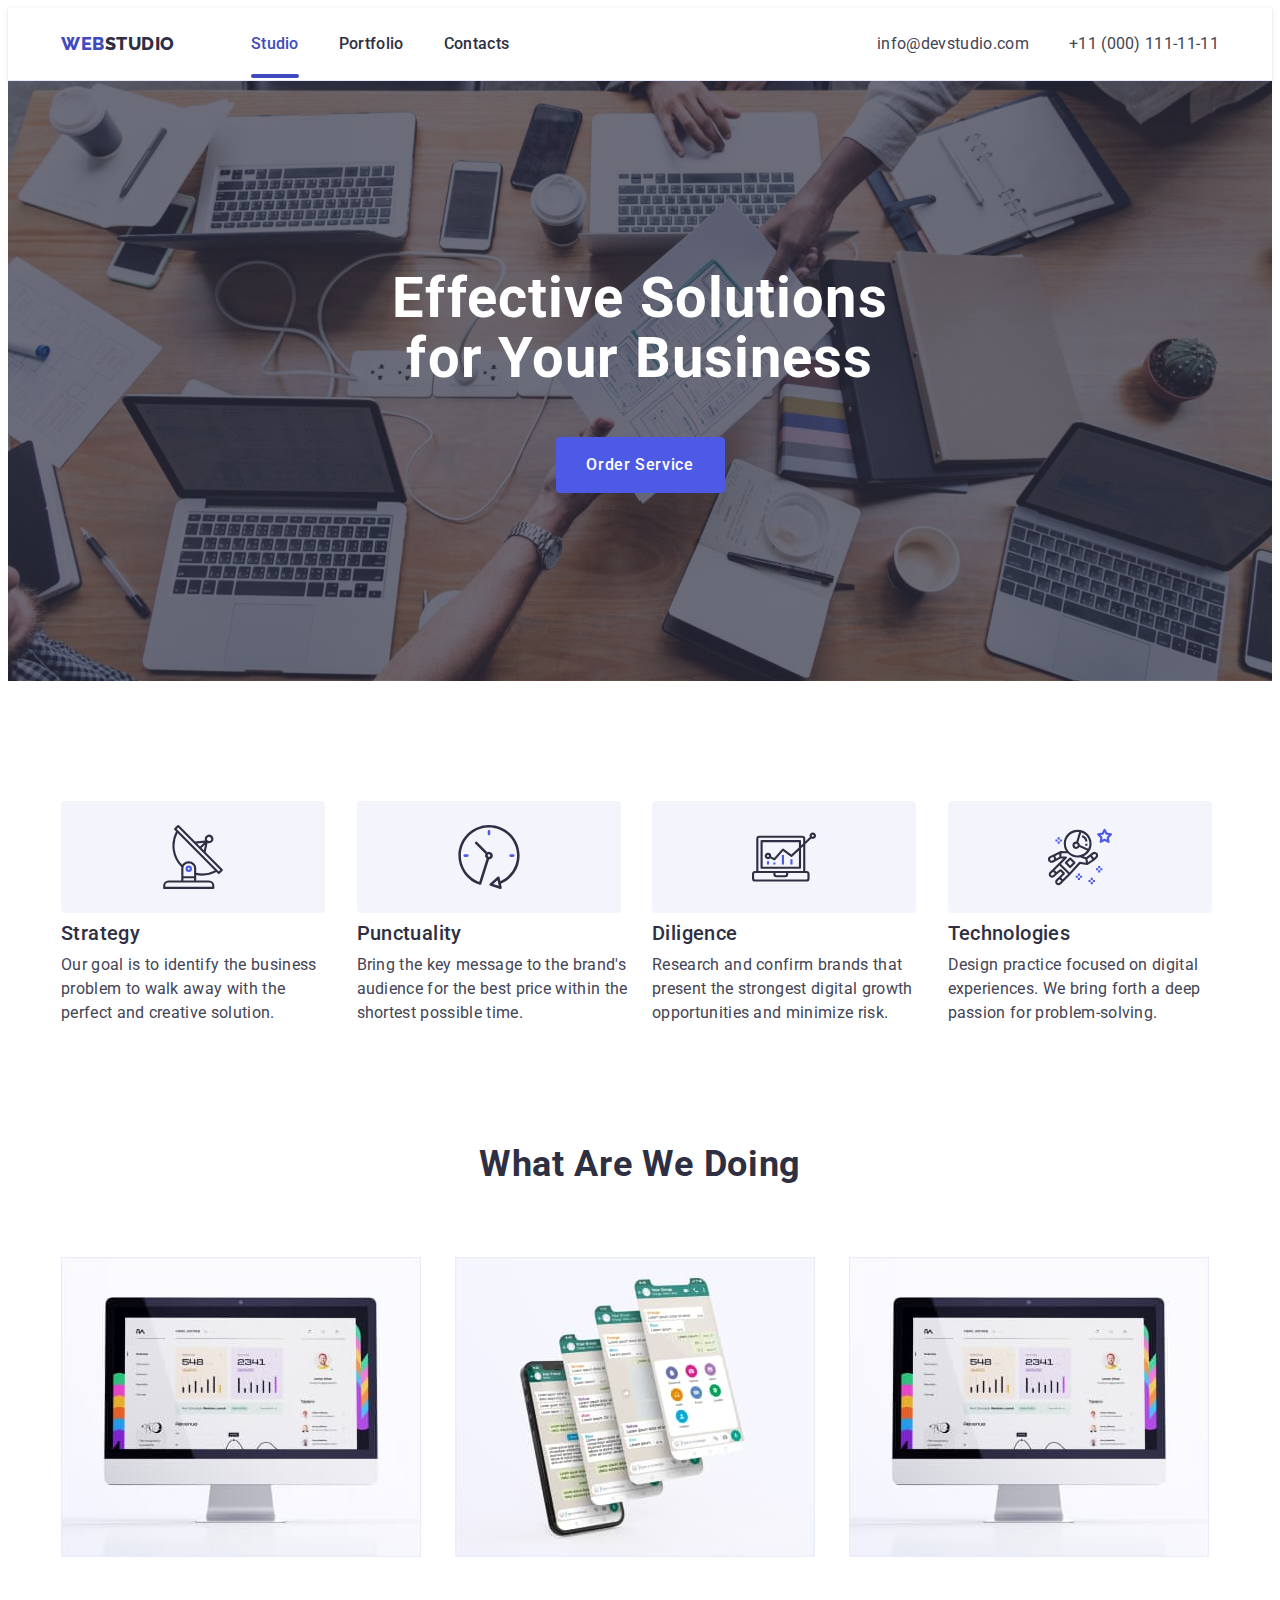
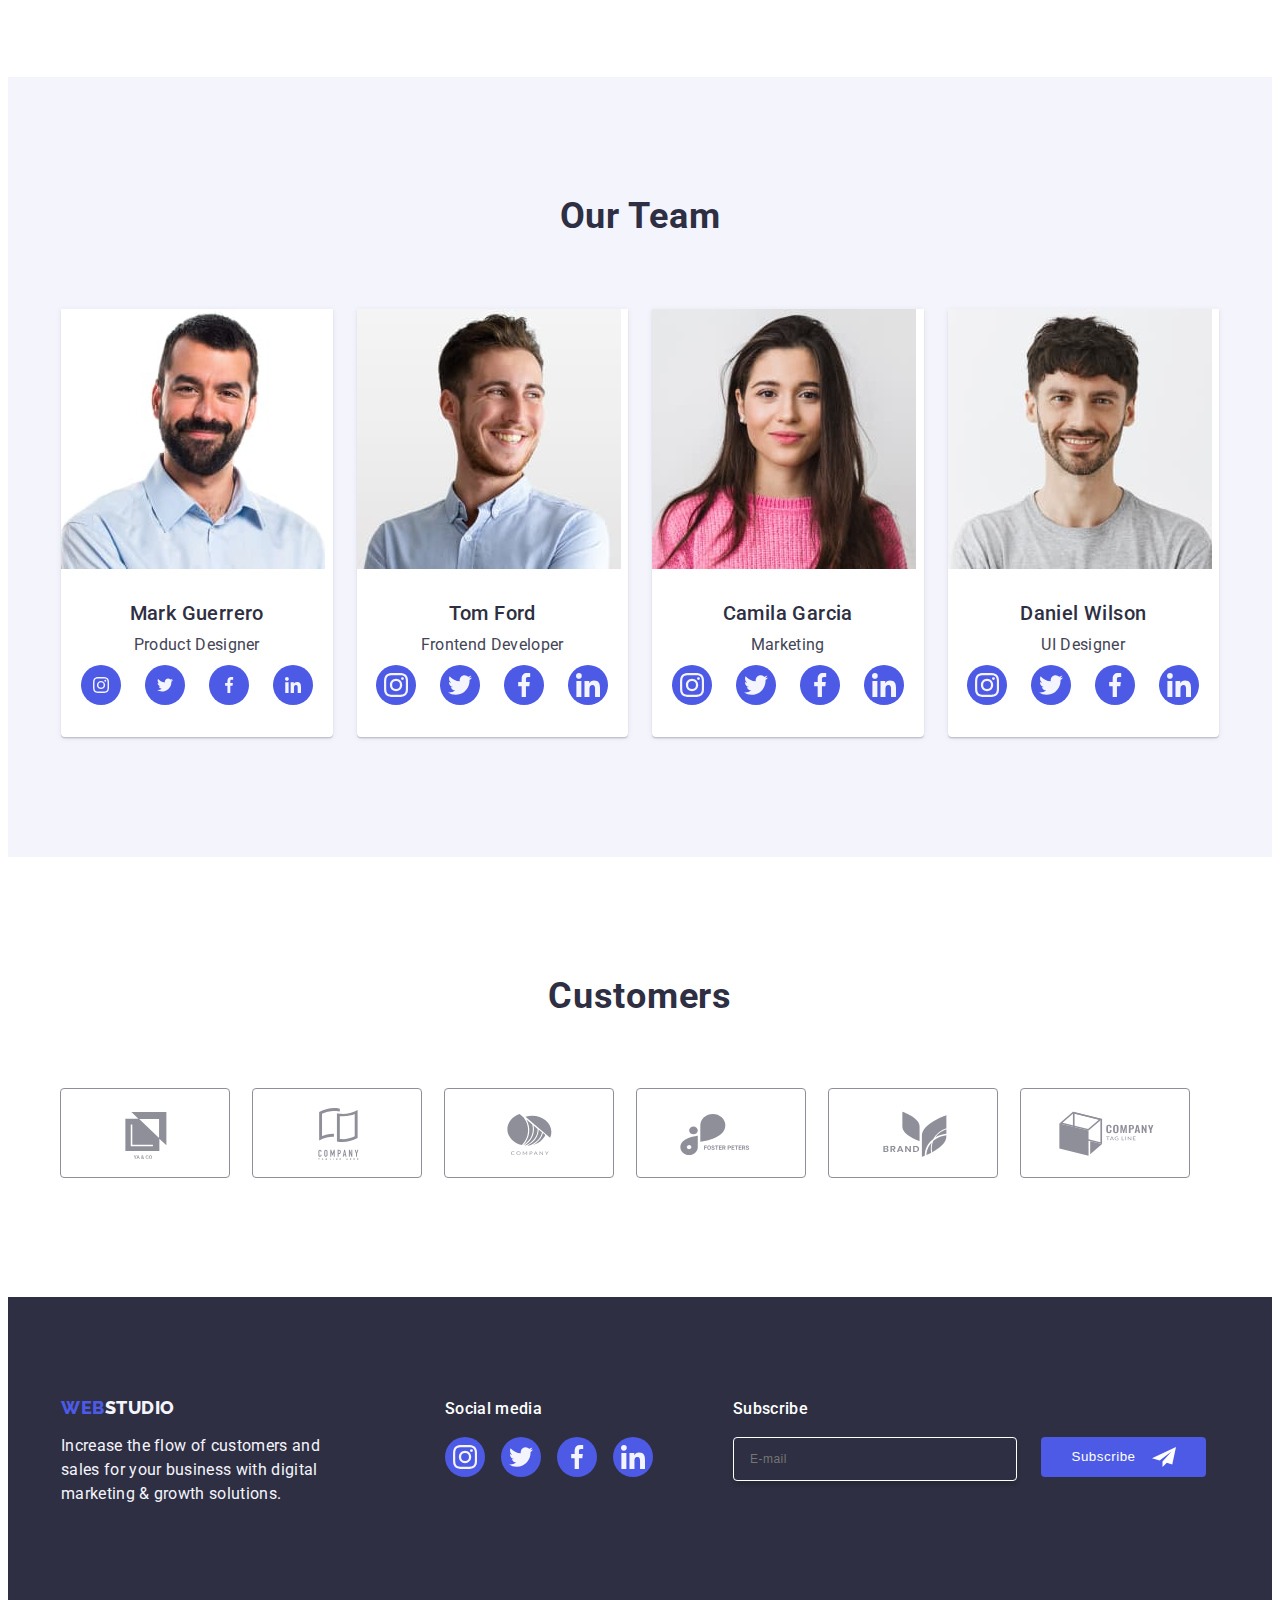
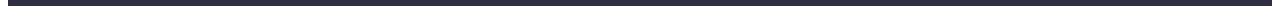
==== index.html @ 4730ada0 "Initial commit" ====
<!DOCTYPE html>
<html lang="en">
  <head>
    <meta charset="UTF-8" />
    <meta name="viewport" content="width=device-width, initial-scale=1.0" />
    <title>WebStudio</title>
    <link
      rel="stylesheet"
      href="https://cdnjs.cloudflare.com/ajax/libs/modern-normalize/2.0.0/modern-normalize.min.css"
      integrity="sha512-4xo8blKMVCiXpTaLzQSLSw3KFOVPWhm/TRtuPVc4WG6kUgjH6J03IBuG7JZPkcWMxJ5huwaBpOpnwYElP/m6wg=="
      crossorigin="anonymous"
      referrerpolicy="no-referrer"
    />
    <link rel="stylesheet" href="./css/style.css" />
    <link rel="preconnect" href="https://fonts.googleapis.com" />
    <link rel="preconnect" href="https://fonts.gstatic.com" crossorigin />
    <link href="https://fonts.googleapis.com/css2?family=Raleway:wght@800&family=Roboto:wght@400;500;700;900&display=swap" rel="stylesheet" />
  </head>
  <body>
    <header class="header">
      <div class="head-container container">
        <nav class="nav">
          <a class="link-slogan link" href="./index.html">Web<span class="studio-black">Studio</span></a>

          <ul class="nav-logo list">
            <li class="nav-link-list link"><a class="list-link-nav current link" href="./index.html">Studio</a></li>
            <li class="nav-link-list link"><a class="list-link-nav link" href="./portfolio.html">Portfolio</a></li>
            <li class="nav-link-list link"><a class="list-link-nav link" href="">Contacts</a></li>
          </ul>
        </nav>
        <address class="address">
          <ul class="nav-adress list">
            <li><a class="list-address list link" href="mailto:info@devstudio.com">info@devstudio.com</a></li>
            <li><a class="list-address list link" href="tel:+110001111111">+11 (000) 111-11-11</a></li>
          </ul>
        </address>
      </div>
    </header>
    <main>
      <!-- hed -->
      <section class="head">
        <div class="container">
          <h1 class="hed-title">Effective Solutions for Your Business</h1>
          <button class="btn-hed" type="button" data-modal-open>Order Service</button>
        </div>
      </section>
      <!-- step -->

      <section class="section-steap">
        <div class="container">
          <h2 class="visually-hidden">hide me</h2>
          <ul class="list-step">
            <li class="list-snippet-step">
              <div class="skill-list-item">
                <svg class="skill-icon" width="64" height="64">
                  <use href="./images/icons.svg#icon-antenna"></use>
                </svg>
              </div>
              <h3 class="list-snipper-name">Strategy</h3>
              <p class="list-snippet-text">Our goal is to identify the business problem to walk away with the perfect and creative solution.</p>
            </li>
            <li class="list-snippet-step">
              <div class="skill-list-item">
                <svg class="skill-icon" width="64" height="64">
                  <use href="./images/icons.svg#icon-clock"></use>
                </svg>
              </div>
              <h3 class="list-snipper-name">Punctuality</h3>
              <p class="list-snippet-text">Bring the key message to the brand's audience for the best price within the shortest possible time.</p>
            </li>
            <li class="list-snippet-step">
              <div class="skill-list-item">
                <svg class="skill-icon" width="64" height="64">
                  <use href="./images/icons.svg#icon-diagram"></use>
                </svg>
              </div>
              <h3 class="list-snipper-name">Diligence</h3>
              <p class="list-snippet-text">Research and confirm brands that present the strongest digital growth opportunities and minimize risk.</p>
            </li>
            <li class="list-snippet-step">
              <div class="skill-list-item">
                <svg class="skill-icon" width="64" height="64">
                  <use href="./images/icons.svg#icon-astronaut"></use>
                </svg>
              </div>
              <h3 class="list-snipper-name">Technologies</h3>
              <p class="list-snippet-text">Design practice focused on digital experiences. We bring forth a deep passion for problem-solving.</p>
            </li>
          </ul>
        </div>
      </section>

      <!-- What are we doing -->

      <section class="section-works">
        <div class="container">
          <h2 class="text-foot-two">What are we doing</h2>
          <ul class="list-step">
            <li class="list-step-works"><img src="./images/work/image3.jpg" alt="monitor" width="360" /></li>
            <li class="list-step-works"><img src="./images/work/image2.jpg" alt="mobile soft" width="360" /></li>
            <li class="list-step-works"><img src="./images/work/image1.jpg" alt="Operating System" width="360" /></li>
          </ul>
        </div>
      </section>

      <!-- Our Team -->

      <section class="section-team">
        <div class="container">
          <h2 class="head-line">Our Team</h2>
          <ul class="list-team">
            <li class="img-team">
              <img src="./images/team/mark.jpg" alt="Mark" width="264" />
              <div class="name-team-works">
                <h3 class="list-snipper-name-team">Mark Guerrero</h3>
                <p class="list-snippet-text-team">Product Designer</p>
                <ul class="team-social-team list">
                  <li class="team-social-item">
                    <a class="team-social-link" href="https://instagram.com" target="_blank" rel="noopener noreferrer" aria-label="Instagram icon">
                      <svg class="team-social-icons" width="16" height="16">
                        <use href="./images/icons.svg#icon-instagram"></use>
                      </svg>
                    </a>
                  </li>
                  <li class="team-social-item">
                    <a class="team-social-link" href="https://twitter.com" target="_blank" rel="noopener noreferrer" aria-label="Twitter icon">
                      <svg class="team-social-icons" width="16" height="16">
                        <use href="./images/icons.svg#icon-twitter"></use>
                      </svg>
                    </a>
                  </li>
                  <li class="team-social-item">
                    <a class="team-social-link" href="https://www.facebook.com" target="_blank" rel="noopener noreferrer" aria-label="Facebook icon">
                      <svg class="team-social-icons" width="16" height="16">
                        <use href="./images/icons.svg#icon-facebook"></use>
                      </svg>
                    </a>
                  </li>
                  <li class="team-social-item">
                    <a class="team-social-link" href="https://www.linkedin.com" target="_blank" rel="noopener noreferrer" aria-label="Linkedin icon">
                      <svg class="team-social-icons" width="16" height="16">
                        <use href="./images/icons.svg#icon-linkedin"></use>
                      </svg>
                    </a>
                  </li>
                </ul>
              </div>
            </li>
            <li class="img-team">
              <img src="./images/team/tom.jpg" alt="Tom" width="264" />
              <div class="name-team-works">
                <h3 class="list-snipper-name-team">Tom Ford</h3>
                <p class="list-snippet-text-team">Frontend Developer</p>
                <ul class="team-social-team list">
                  <li class="team-social-item">
                    <a class="team-social-link" href="https://instagram.com" target="_blank" rel="noopener noreferrer" aria-label="Instagram icon">
                      <svg class="team-social-icons" width="24" height="24">
                        <use href="./images/icons.svg#icon-instagram"></use>
                      </svg>
                    </a>
                  </li>
                  <li class="team-social-item">
                    <a class="team-social-link" href="https://twitter.com" target="_blank" rel="noopener noreferrer" aria-label="Twitter icon">
                      <svg class="team-social-icons" width="24" height="24">
                        <use href="./images/icons.svg#icon-twitter"></use>
                      </svg>
                    </a>
                  </li>
                  <li class="team-social-item">
                    <a class="team-social-link" href="https://www.facebook.com" target="_blank" rel="noopener noreferrer" aria-label="Facebook icon">
                      <svg class="team-social-icons" width="24" height="24">
                        <use href="./images/icons.svg#icon-facebook"></use>
                      </svg>
                    </a>
                  </li>
                  <li class="team-social-item">
                    <a class="team-social-link" href="https://www.linkedin.com" target="_blank" rel="noopener noreferrer" aria-label="Linkedin icon">
                      <svg class="team-social-icons" width="24" height="24">
                        <use href="./images/icons.svg#icon-linkedin"></use>
                      </svg>
                    </a>
                  </li>
                </ul>
              </div>
            </li>
            <li class="img-team">
              <img src="./images/team/camila.jpg" alt="Camila" width="264" />
              <div class="name-team-works">
                <h3 class="list-snipper-name-team">Camila Garcia</h3>
                <p class="list-snippet-text-team">Marketing</p>
                <ul class="team-social-team list">
                  <li class="team-social-item">
                    <a class="team-social-link" href="https://instagram.com" target="_blank" rel="noopener noreferrer" aria-label="Instagram icon">
                      <svg class="team-social-icons" width="24" height="24">
                        <use href="./images/icons.svg#icon-instagram"></use>
                      </svg>
                    </a>
                  </li>
                  <li class="team-social-item">
                    <a class="team-social-link" href="https://twitter.com" target="_blank" rel="noopener noreferrer" aria-label="Twitter icon">
                      <svg class="team-social-icons" width="24" height="24">
                        <use href="./images/icons.svg#icon-twitter"></use>
                      </svg>
                    </a>
                  </li>
                  <li class="team-social-item">
                    <a class="team-social-link" href="https://www.facebook.com" target="_blank" rel="noopener noreferrer" aria-label="Facebook icon">
                      <svg class="team-social-icons" width="24" height="24">
                        <use href="./images/icons.svg#icon-facebook"></use>
                      </svg>
                    </a>
                  </li>
                  <li class="team-social-item">
                    <a class="team-social-link" href="https://www.linkedin.com" target="_blank" rel="noopener noreferrer" aria-label="Linkedin icon">
                      <svg class="team-social-icons" width="24" height="24">
                        <use href="./images/icons.svg#icon-linkedin"></use>
                      </svg>
                    </a>
                  </li>
                </ul>
              </div>
            </li>
            <li class="img-team">
              <img src="./images/team/daniel.jpg" alt="Daniel" width="264" />
              <div class="name-team-works">
                <h3 class="list-snipper-name-team">Daniel Wilson</h3>
                <p class="list-snippet-text-team">UI Designer</p>
                <ul class="team-social-team list">
                  <li class="team-social-item">
                    <a class="team-social-link" href="https://instagram.com" target="_blank" rel="noopener noreferrer" aria-label="Instagram icon">
                      <svg class="team-social-icons" width="24" height="24">
                        <use href="./images/icons.svg#icon-instagram"></use>
                      </svg>
                    </a>
                  </li>
                  <li class="team-social-item">
                    <a class="team-social-link" href="https://twitter.com" target="_blank" rel="noopener noreferrer" aria-label="Twitter icon">
                      <svg class="team-social-icons" width="24" height="24">
                        <use href="./images/icons.svg#icon-twitter"></use>
                      </svg>
                    </a>
                  </li>
                  <li class="team-social-item">
                    <a class="team-social-link" href="https://www.facebook.com" target="_blank" rel="noopener noreferrer" aria-label="Facebook icon">
                      <svg class="team-social-icons" width="24" height="24">
                        <use href="./images/icons.svg#icon-facebook"></use>
                      </svg>
                    </a>
                  </li>
                  <li class="team-social-item">
                    <a class="team-social-link" href="https://www.linkedin.com" target="_blank" rel="noopener noreferrer" aria-label="Linkedin icon">
                      <svg class="team-social-icons" width="24" height="24">
                        <use href="./images/icons.svg#icon-linkedin"></use>
                      </svg>
                    </a>
                  </li>
                </ul>
              </div>
            </li>
          </ul>
        </div>
      </section>
      <section class="customers-section">
        <div class="container">
          <h2 class="customers-title">Customers</h2>
          <ul class="customers-list list">
            <li class="customers-list-item">
              <a class="customers-list-link link" href="" target="_blank" rel="noopenar noreferrer" aria-label="Ya&Co logo icon">
                <svg class="customers-icons" width="104" height="56" fill="currentColor">
                  <use href="./images/icons.svg#icon-Logo"></use>
                </svg>
              </a>
            </li>
            <li class="customers-list-item">
              <a class="customers-list-link link" href="" target="_blank" rel="noopenar noreferrer" aria-label="Ya&Co logo icon">
                <svg class="customers-icons" width="104" height="56" fill="currentColor">
                  <use href="./images/icons.svg#icon-Logo1"></use>
                </svg>
              </a>
            </li>
            <li class="customers-list-item">
              <a class="customers-list-link link" href="" target="_blank" rel="noopenar noreferrer" aria-label="Ya&Co logo icon">
                <svg class="customers-icons" width="104" height="56" fill="currentColor">
                  <use href="./images/icons.svg#icon-Logo2"></use>
                </svg>
              </a>
            </li>
            <li class="customers-list-item">
              <a class="customers-list-link link" href="" target="_blank" rel="noopenar noreferrer" aria-label="Ya&Co logo icon">
                <svg class="customers-icons" width="104" height="56" fill="currentColor">
                  <use href="./images/icons.svg#icon-Vector"></use>
                </svg>
              </a>
            </li>
            <li class="customers-list-item">
              <a class="customers-list-link link" href="" target="_blank" rel="noopenar noreferrer" aria-label="Ya&Co logo icon">
                <svg class="customers-icons" width="104" height="56" fill="currentColor">
                  <use href="./images/icons.svg#icon-Logo3"></use>
                </svg>
              </a>
            </li>
            <li class="customers-list-item">
              <a class="customers-list-link link" href="" target="_blank" rel="noopenar noreferrer" aria-label="Ya&Co logo icon">
                <svg class="customers-icons" width="104" height="56" fill="currentColor">
                  <use href="./images/icons.svg#icon-Logo4"></use>
                </svg>
              </a>
            </li>
          </ul>
        </div>
      </section>
    </main>
    <footer class="footer">
      <div class="container footer-container">
        <div class="footer-logo-container">
          <a class="link-slogan-footer link" href="./index.html">Web<span class="nav-white">Studio</span></a>
          <p class="text-footer">Increase the flow of customers and sales for your business with digital marketing & growth solutions.</p>
        </div>

        <div class="fotter-social-container">
          <p class="fotter-social-desc">Social media</p>
          <ul class="footer-social-team list">
            <li class="footer-social-item">
              <a class="footer-social-link" href="https://instagram.com" target="_blank" rel="noopener noreferrer" aria-label="Instagram icon">
                <svg class="team-social-icons" width="24" height="24">
                  <use href="./images/icons.svg#icon-instagram"></use>
                </svg>
              </a>
            </li>
            <li class="footer-social-item">
              <a class="footer-social-link" href="https://twitter.com" target="_blank" rel="noopener noreferrer" aria-label="Twitter icon">
                <svg class="team-social-icons" width="24" height="24">
                  <use href="./images/icons.svg#icon-twitter"></use>
                </svg>
              </a>
            </li>
            <li class="footer-social-item">
              <a class="footer-social-link" href="https://www.facebook.com" target="_blank" rel="noopener noreferrer" aria-label="Facebook icon">
                <svg class="team-social-icons" width="24" height="24">
                  <use href="./images/icons.svg#icon-facebook"></use>
                </svg>
              </a>
            </li>
            <li class="footer-social-item">
              <a class="footer-social-link" href="https://www.linkedin.com" target="_blank" rel="noopener noreferrer" aria-label="Linkedin icon">
                <svg class="team-social-icons" width="24" height="24">
                  <use href="./images/icons.svg#icon-linkedin"></use>
                </svg>
              </a>
            </li>
          </ul>
        </div>
        <div class="foot-label">
          <p class="fotter-social-desc">Subscribe</p>
          <form class="footer-form">
            <label class="form-label">
              <input class="form-input" type="email" name="email" placeholder="E-mail" />
            </label>
            <button class="button submit-foot" type="submit">
              Subscribe
              <svg class="foot-button" width="24" height="24">
                <use href="./images/icons.svg#icon-Frame-3"></use>
              </svg>
            </button>
          </form>
        </div>
      </div>
    </footer>
    <div class="backdrop is-hidden" data-modal>
      <div class="modal">
        <button class="modal-btn" type="button" data-modal-close>
          <svg class="modal-btn-icon" width="8" height="8">
            <use href="./images/icons.svg#icon-close-black-18dp"></use>
          </svg>
        </button>
        <p class="modal-info">Leave your contacts and we will call you back</p>
        <form class="modal-form" name="reviev-form" autocomplete="off">
          <div class="modal-label">
            <label class="modal-form-field" for="user-name">Name</label>
            <div class="modal-input">
              <input class="modal-form-input" type="text" name="user-name" id="user-name" placeholder />
              <svg class="modal-form-icone" width="18" height="24">
                <use href="./images/icons.svg#icon-person-black-18dp-1"></use>
              </svg>
            </div>
          </div>
          <div class="modal-label">
            <label class="modal-form-field" for="user-phone">Phone</label>
            <div class="modal-input">
              <input class="modal-form-input" type="text" name="user-phone" id="user-phone" placeholder />
              <svg class="modal-form-icone" width="18" height="24">
                <use href="./images/icons.svg#icon-phone-black-18dp-1"></use>
              </svg>
            </div>
          </div>
          <div class="modal-label">
            <label class="modal-form-field" for="user-email">Email</label>
            <div class="modal-input">
              <input class="modal-form-input" type="text" name="user-email" id="user-email" placeholder />
              <svg class="modal-form-icone" width="18" height="24">
                <use href="./images/icons.svg#icon-email-black-18dp-1"></use>
              </svg>
            </div>
          </div>
          <div class="modal-label-comments">
            <label class="modal-form-field" for="user-comment">Comment</label>
            <textarea class="modal-form-comment" name="user-comment" id="user-comment" rows="7" placeholder="Text input"></textarea>
          </div>
          <div class="modal-agreement">
            <input class="modal-form-checkbox visually-hidden" type="checkbox" id="user-privacy" value="true" name="user-privacy" />
            <label class="modal-form-text" for="user-privacy">
              <span class="modal-form-custom-chekbox">
                <svg class="modal-form-checkbox-icon" width="10" height="8">
                  <use href="./images/icons.svg#icon-Vector1"></use>
                </svg>
              </span>
              I accept the terms and conditions of the
              <a class="modal-form-link" href="">Privacy Policy</a>
            </label>
          </div>
          <button class="form-button" type="submit">Send</button>
        </form>
      </div>
    </div>
    <script src="./js/modal.js"></script>
  </body>
</html>
---- css/style.css ----
:root {
  --iris: #4d5ae5;
  --ocean: #404bbf;
  --navyblue: #2e2f42;
  --green: #31d0aa;
  --slate: #434455;
  --lightslate: #8e8f99;
  --cornflower: #e7e9fc;
  --cloud: #f4f4fd;
  --navy: #2e2f42;
  --grey: #2e2f42;
  --white: #ffffff;
  --dairy: #fcfcfc;
}

.container {
  width: 1158px;
  margin-left: auto;
  margin-right: auto;
  padding-left: 15px;
  padding-right: 15px;
}
h1,
h2,
h3,
h4,
h5,
h6,
p {
  margin: 0;
  padding: 0;
}
ul {
  margin: 0;
  padding: 0;
}
body {
  font-family: "Roboto", sans-serif;
  color: #434455;
  background-color: #ffffff;
}
.head-container {
  display: flex;
  justify-content: space-between;
  align-items: center;
}

.nav {
  display: flex;
  align-items: center;
}

li {
  list-style-type: none;
}
header {
  border-bottom: 1px solid var(--corn-flower);
  box-shadow: 0px 1px 6px 0px rgba(46, 47, 66, 0.08), 0px 1px 1px 0px rgba(46, 47, 66, 0.16), 0px 2px 1px 0px rgba(46, 47, 66, 0.08);
}
.header {
  background: var(--white, #fff);
  border-bottom: 1px solid #e7e9fc;
}
address {
  font-size: 16px;
  color: var(--slate);
  line-height: 1.5;
  font-style: normal;
  letter-spacing: 0.02em;
}
.text-foot-two {
  font-size: 36px;
  line-height: 1.11;
  text-align: center;
  letter-spacing: 0.02em;
  text-transform: capitalize;
  color: #2e2f42;
  margin-bottom: 72px;
}

.link-slogan {
  color: var(--ocean);
  font-size: 18px;
  font-style: normal;
  font-weight: 800;
  line-height: 1.17;
  letter-spacing: 0.03em;
  text-transform: uppercase;
  font-family: "Raleway", sans-serif;
  display: inline-block;
  margin-right: 76px;
  transition: color 250ms cubic-bezier(0.4, 0, 0.2, 1);
}
.link-slogan-footer {
  color: var(--iris, #4d5ae5);
  font-size: 18px;
  font-style: normal;
  font-weight: 800;
  line-height: 1.17;
  letter-spacing: 0.03em;
  text-transform: uppercase;
  font-family: "Raleway", sans-serif;
  display: inline-block;
  margin-bottom: 16px;
}

.list-link-nav {
  font-weight: 500;
  font-size: 16px;
  line-height: 1.5;
  letter-spacing: 0.02em;
  color: var(--navyblue);
  padding: 24px 0;
  transition: color 250ms cubic-bezier(0.4, 0, 0.2, 1);
}
.list-link-nav:hover,
.list-link-nav:focus {
  color: #404bbf;
}
.list-link-nav.current::after {
  position: absolute;
  bottom: 0;
  left: 0;
  content: "";
  display: block;
  width: 100%;
  height: 4px;
  border-radius: 2px;
  bottom: -1px;
  background-color: var(--ocean);
}
.nav-list-link .current {
  position: relative;
  color: var(--ocean);
}
.current {
  position: relative;
  color: #404bbf;
}

.link {
  text-decoration: none;
}

.list-address:hover,
.list-address:focus {
  color: #404bbf;
}
.studio-black {
  color: var(--navyblue, #2e2f42);
}
.nav-white {
  color: var(--cloud, #f4f4fd);
}
.list {
  text-decoration: none;
  list-style: none;
  display: flex;
  gap: 40px;
}
.list-portfolio {
  display: flex;
  justify-content: center;
  gap: 24px;
  margin-bottom: 72px;
}
.list-step {
  display: flex;
  gap: 24px;
}
.list-snippet-step {
  flex-basis: calc((100% - 3 * 24px) / 4);
}
.headline {
  font-size: 36px;
  line-height: 1.11;
  text-align: center;
  letter-spacing: 0.02em;
  text-transform: capitalize;
  color: #2e2f42;
}
.nav-link {
  color: var(--navyblue, #2e2f42);
  /* Body Medium */

  font-size: 16px;
  font-style: normal;
  font-weight: 500;
  line-height: 1.5;
  letter-spacing: 0.02em;
}
.head {
  background: var(--navyblue, #2e2f42);
  padding: 188px 0;
  background-image: linear-gradient(rgba(46, 47, 66, 0.7), rgba(46, 47, 66, 0.7)), url(../images/work/hero-img-bg.jpg);
  background-repeat: no-repeat;
  background-size: cover;
  max-width: 1440px;
  background-position: center;
  margin: 0 auto;
}

.section-team {
  background-color: #f4f4fd;
  padding: 120px 0;
}
.nav-link-list {
  padding: 24px 0;
}
.list-address {
  color: var(--slate, #434455);
  font-size: 16px;
  font-style: normal;
  line-height: 1.5;
  letter-spacing: 0.02em;
  padding: 24px 0;
  transition: color 250ms cubic-bezier(0.4, 0, 0.2, 1);
}
.img-team {
  background-color: #ffffff;
  flex-basis: calc((100% - 72px) / 4);
  border-radius: 0px 0px 4px 4px;
  border: 0 solid transparent;
  box-shadow: 0px 2px 1px 0px rgba(46, 47, 66, 0.08), 0px 1px 1px 0px rgba(46, 47, 66, 0.16), 0px 1px 6px 0px rgba(46, 47, 66, 0.08);
}
.name-team-works {
  padding: 32px 0;
}

.hed-title {
  color: var(--white, #fff);
  text-align: center;
  font-size: 56px;
  font-style: normal;
  max-width: 496px;
  margin: 0 auto;
  margin-bottom: 48px;
  line-height: 1.07;
  letter-spacing: 0.02em;
}
.btn-hed {
  background: var(--iris, #4d5ae5);
  font-weight: 500;
  font-family: "Roboto", sans-serif;
  font-size: 16px;
  line-height: 1.5;
  letter-spacing: 0.04em;
  color: #ffffff;
  cursor: pointer;
  display: block;
  min-width: 169px;
  height: 56px;
  border: none;
  background-color: var(--iris);
  border-radius: 4px;
  cursor: pointer;
  margin: 0 auto;
  transition: background-color 250ms cubic-bezier(0.4, 0, 0.2, 1);
}
.btn-hed:hover {
  background-color: #404bbf;
}
.btn-hed:focus {
  background-color: #404bbf;
}
.section-steap {
  padding: 120px 0;
}
.list-snipper-name-team {
  color: var(--navyblue, #2e2f42);

  font-size: 20px;
  font-style: normal;
  font-weight: 500;
  line-height: 1.2;
  letter-spacing: 0.02em;
  margin-bottom: 8px;
  margin-bottom: 8px;
  align-self: flex-start;
  text-align: center;
}
.list-snipper-name {
  color: var(--navyblue, #2e2f42);

  font-size: 20px;
  font-style: normal;
  font-weight: 500;
  line-height: 1.2;
  letter-spacing: 0.02em;
  margin-bottom: 8px;
  margin-bottom: 8px;
  align-self: flex-start;
}
.list-snippet-text {
  font-size: 16px;
  line-height: 1.5;
  letter-spacing: 0.02em;
  align-self: flex-start;
}
.list-snippet-text-team {
  font-size: 16px;
  line-height: 1.5;
  letter-spacing: 0.02em;
  align-self: flex-start;
  text-align: center;
  margin-bottom: 8px;
}
.portfolio {
  padding-top: 96px;
  padding-bottom: 120px;
}
.list-step-works {
  flex-basis: calc((100% - 3 * 16px) / 3);
}
.section-title {
  color: var(--navyblue, #2e2f42);
  text-align: center;

  font-size: 36px;
  font-style: normal;

  line-height: 1.11;

  letter-spacing: 0.02em;
  text-transform: capitalize;
}

.portfolio-button:hover {
  color: #ffffff;
  background-color: #404bbf;
  border: 1px solid transparent;
  box-shadow: 0px 3px 1px rgba(0, 0, 0, 0.1), 0px 2px 1px rgba(0, 0, 0, 0.08), 0px 2px 2px rgba(0, 0, 0, 0.12);
}
.portfolio-button:focus {
  color: #ffffff;
  background-color: #404bbf;
  border: 1px solid transparent;
  box-shadow: 0px 3px 1px rgba(0, 0, 0, 0.1), 0px 2px 1px rgba(0, 0, 0, 0.08), 0px 2px 2px rgba(0, 0, 0, 0.12);
}
.section-works {
  padding-bottom: 120px;
}
.head-line {
  color: var(--navyblue, #2e2f42);
  text-align: center;
  margin-bottom: 72px;
  font-size: 36px;
  font-style: normal;

  line-height: 1.11;
  letter-spacing: 0.02em;
  text-transform: capitalize;
}
.list-team {
  display: flex;
  gap: 24px;
}
.img-snippet {
  background: url(<path-to-image>), lightgray -72.845px -19px / 144.444% 112.667% no-repeat;
}

.footer {
  background: var(--navyblue, #2e2f42);
  padding: 100px 0;
}

.text-footer {
  color: var(--cloud, #f4f4fd);
  font-size: 16px;
  font-style: normal;
  max-width: 264px;
  line-height: 1.5;
  letter-spacing: 0.02em;
}

.portfolio-button {
  font-weight: 500;
  font-size: 16px;
  line-height: 1.5;
  letter-spacing: 0.04em;
  color: #4d5ae5;
  background-color: #f4f4fd;
  cursor: pointer;
  font-family: "Roboto", sans-serif;
  padding: 12px 24px;
  border: 1px solid var(--cornflower);
  border-radius: 4px;
  transition: color 250ms cubic-bezier(0.4, 0, 0.2, 1), background-color 250ms cubic-bezier(0.4, 0, 0.2, 1),
    border-color 250ms cubic-bezier(0.4, 0, 0.2, 1), box-shadow 250ms cubic-bezier(0.4, 0, 0.2, 1);
}
.visually-hidden {
  position: absolute;
  width: 1px;
  height: 1px;
  margin: -1px;
  border: 0;
  padding: 0;
  white-space: nowrap;
  clip-path: inset(100%);
  clip: rect(0 0 0 0);
  overflow: hidden;
}
.list-item {
  display: flex;
  flex-wrap: wrap;
  column-gap: 24px;
  row-gap: 48px;
  --items: 3;
}
img {
  display: block;
}
.list-work-portfolio {
  width: calc((100% - 48px) / 3);
}
.content {
  padding: 32px 16px;
  border: 1px solid var(--cornflower);
  border-top: none;
}
.skill-list-item {
  display: flex;
  justify-content: center;
  align-items: center;
  width: 264px;
  height: 112px;
  border-radius: 4px;
  background-color: var(--cloud);
  margin-bottom: 8px;
}
.customers-title {
  font-size: 36px;
  font-weight: 700;
  line-height: 1.11;
  letter-spacing: 0.02em;
  color: var(--navyblue);
  text-align: center;
  margin-bottom: 72px;
}
.customers-section {
  padding: 120px 0;
}
.customers-list {
  display: flex;
  gap: 24px;
}
.customers-list-item {
  display: flex;
  justify-content: center;
  align-items: center;
  width: 168px;
  height: 88px;
  flex-shrink: 0;
  border-radius: 4px;
  border: 1px solid var(--light-slate);
  color: var(--light-slate);
  transition: color var(--transition), border-color var(--transition);
}
.customers-list-link {
  display: flex;
  justify-content: center;
  align-items: center;
  width: 168px;
  height: 88px;
  flex-shrink: 0;
  border-radius: 4px;
  border: 1px solid var(--lightslate);
  color: var(--lightslate);
  transition: border-color 250ms cubic-bezier(0.4, 0, 0.2, 1), color 250ms cubic-bezier(0.4, 0, 0.2, 1);
}
.customers-list-link:hover,
.customers-list-link:focus {
  border-color: var(--ocean);
  color: var(--ocean);
}

.team-social-team {
  display: flex;
  align-items: center;
  justify-content: center;
  gap: 24px;
}
.footer-social-team {
  display: flex;
  align-items: center;
  justify-content: center;
  gap: 16px;
}
.team-social-link {
  display: flex;
  justify-content: center;
  align-items: center;
  width: 40px;
  height: 40px;
  border-radius: 50%;
  flex-shrink: 0;
  fill: var(--cloud);
  background-color: var(--iris);
  transition: background-color var(--transition);
  transition: background-color 250ms cubic-bezier(0.4, 0, 0.2, 1);
}
.team-social-link:hover,
.team-social-link:focus {
  background-color: #404bbf;
  background-color: #404bbf;
}

.fotter-social-desc {
  color: var(--white);
  font-size: 16px;
  font-weight: 500;
  line-height: 1.5;
  letter-spacing: 0.02em;
  margin-bottom: 16px;
}
.fotter-social-container {
  display: block;
  margin-right: 80px;
}
.footer-container {
  display: flex;
  align-items: baseline;
}
.footer-logo-container {
  display: block;
  margin-right: 120px;
}
.footer-social-link {
  display: flex;
  justify-content: center;
  align-items: center;
  width: 40px;
  height: 40px;
  border-radius: 50%;
  flex-shrink: 0;
  fill: var(--cloud);
  background-color: var(--iris);
  transition: background-color 250ms cubic-bezier(0.4, 0, 0.2, 1);
}
.footer-social-link:hover,
.footer-social-link:focus {
  background-color: var(--green);
}
.portfolio-box {
  position: relative;
  overflow: hidden;
}
.overlay-portfolio {
  position: absolute;
  top: 0;
  left: 0;
  display: flex;
  align-items: center;
  justify-content: center;
  transform: translateY(100%);
  transition-property: transform;
  transition-duration: 400ms;
  transition-timing-function: ease;
  height: 100%;
  width: 100%;
  padding: 40px 32px;
  transition: transform 250ms cubic-bezier(0.4, 0, 0.2, 1);
  font-size: 16px;
  line-height: 1.5;
  letter-spacing: 0.02em;
  color: var(--cloud);
  background-color: var(--iris);
}
.project-card-link {
  display: block;
  transition: box-shadow 250ms cubic-bezier(0.4, 0, 0.2, 1);
}
.project-card-link:hover,
.project-card-link:focus {
  box-shadow: 0px 1px 6px rgba(46, 47, 66, 0.08), 0px 1px 1px rgba(46, 47, 66, 0.16), 0px 2px 1px rgba(46, 47, 66, 0.08);
}
.project-card-link:hover .overlay-portfolio {
  transform: translateY(0%);
}
.project-card-link:focus .overlay-portfolio {
  transform: translateY(0%);
}
.backdrop {
  position: fixed;
  top: 0;
  left: 0;
  width: 100%;
  height: 100%;
  background: var(--navy-blue-modal, rgba(46, 47, 66, 0.4));
  transition: opacity 250ms cubic-bezier(0.4, 0, 0.2, 1), visibility 250ms cubic-bezier(0.4, 0, 0.2, 1);
}

.backdrop.is-hidden {
  opacity: 0;
  pointer-events: none;
  visibility: hidden;
}

.modal {
  width: 408px;
  min-height: 584px;
  flex-shrink: 0;
  position: absolute;
  top: 50%;
  left: 50%;
  transform: translate(-50%, -50%) scale(1);
  border-radius: 4px;
  background: var(--dairy, #fcfcfc);
  box-shadow: 0px 2px 1px 0px rgba(0, 0, 0, 0.2), 0px 1px 3px 0px rgba(0, 0, 0, 0.12), 0px 1px 1px 0px rgba(0, 0, 0, 0.14);
  transition: transform 250ms cubic-bezier(0.4, 0, 0.2, 1);
  padding: 72px 24px 24px 24px;
}

.backdrop.is-hidden .modal {
  transform: translateX(-50%) translateY(-90%);
}

.modal-btn {
  background-color: var(--cornflower, #e7e9fc);
  border: 1px solid rgba(0, 0, 0, 0.1);
  border-radius: 50%;
  padding: 0;
  display: flex;
  justify-content: center;
  align-items: center;
  min-width: 24px;
  min-height: 24px;
  position: absolute;
  top: 24px;
  right: 24px;
  cursor: pointer;
  transition: background-color 250ms cubic-bezier(0.4, 0, 0.2, 1), border 250ms cubic-bezier(0.4, 0, 0.2, 1);
}
.modal-btn-icon {
  transition: fill 250ms cubic-bezier(0.4, 0, 0.2, 1);
}

.modal-btn:hover,
.modal-btn:focus {
  fill: #ffffff;
  stroke-width: 1px;
  stroke: rgba(0, 0, 0, 0.102);
  background-color: #404bbf;
  border: none;
}
.foot-label {
}
.fotter-social-desc {
}
.footer-form {
  display: flex;
  gap: 24px;
}

.form-input {
  width: 264px;
  height: 40px;
  border: 1px solid #ffffff;
  background-color: transparent;
  font-size: 12px;
  line-height: 1.5;
  letter-spacing: 0.04em;
  padding-left: 16px;
  box-shadow: 0px 4px 4px 0px rgba(0, 0, 0, 0.15);
  border-radius: 4px;
  color: #ffffff;
}
.form-imput::placeholder{
  color:var(--white)
}
.submit-foot {
  display: inline-flex;
  min-width: 165px;
  height: 40px;
  justify-content: center;
  margin: 0;
  align-items: center;
  padding: 8px 24px;
  border-radius: 4px;
  background: var(--iris);
  color: var(--white, #fff);
  text-align: center;
  letter-spacing: 0.04em;
  line-height: 1.5em;
  font-weight: 500;
  cursor: pointer;
  border: none;
}
.foot-button {
  margin-left: 16px;
}
.modal-info {
  display: block;
  margin-bottom: 16px;
  width: 360px;
  text-align: center;
  font-weight: 500;
  color: var(--grey);
  letter-spacing: 0.02em;
  line-height: 1.5;
}
.modal-label {
  margin-bottom: 8px;
}
.modal-form-field {
  display: block;
  color: var(--lightslate);
  font-size: 12px;
  line-height: 1.17;
  letter-spacing: 0.04em;
  margin-bottom: 4px;
}
.modal-input {
  position: relative;
}
.modal-form-input {
  width: 100%;
  height: 40px;
  border: 1px solid rgba(46, 47, 66, 0.4);
  border-radius: 4px;
  background-color: transparent;
  padding-left: 38px;
  outline: transparent;
  transition: border-color 250ms cubic-bezier(0.4, 0, 0.2, 1);
  font-size: 18px;
}
.modal-form-icone {
  fill: var(--grey);
  position: absolute;
  bottom: 8px;
  transform: translateY(-50%);
  transition: fill 250ms cubic-bezier(0.4, 0, 0.2, 1);
  left: 16px;
  top: 50%;
}
.modal-label-comments {
  margin-bottom: 16px;
}
.modal-form-comment {
  width: 100%;
  height: 120px;
  font-size: 12px;
  line-height: 1.17;
  letter-spacing: 0.04em;
  color: rgba(46, 47, 66, 0.4);
  border: 1px solid rgba(46, 47, 66, 0.4);
  border-radius: 4px;
  background-color: transparent;
  padding: 8px 16px;
  outline: transparent;
  resize: none;
  transition: border-color 250ms cubic-bezier(0.4, 0, 0.2, 1);
}
.modal-agreement {
  margin-bottom: 24px;
}
.modal-form-checkbox {
  width: 16px;
  height: 16px;
  border: 1px solid rgba(46, 47, 66, 0.4);
}
.modal-form-text {
  display: block;
  font-size: 12px;
  line-height: 1.17;
  letter-spacing: 0.04em;
  color: var(--lightslate);
}
.modal-form-custom-chekbox {
  width: 16px;
  height: 16px;
  border-radius: 2px;
  border: 1px solid rgba(46, 47, 66, 0.4);
  display: inline-flex;
  align-items: center;
  justify-content: center;
  fill: transparent;
  transition: background-color 250ms cubic-bezier(0.4, 0, 0.2, 1), border 250ms cubic-bezier(0.4, 0, 0.2, 1), fill 250ms cubic-bezier(0.4, 0, 0.2, 1);
}
.modal-form-link{
  color: var(--iris);
    text-decoration: underline;
}
.form-button{
  display: block;
    min-width: 169px;
    height: 56px;
    margin: 0 auto;
    padding: 16px 32px;
    border-radius: 4px;
    background: var(--iris);
    box-shadow: 0px 4px 4px 0px rgba(0, 0, 0, 0.15);
    color: var(--white);
    text-align: center;
    font-weight: 500;
    line-height: 1.5;
    letter-spacing: 0.04em;
    border-width: 0;
    cursor: pointer;
    transition: background-color 250ms cubic-bezier(0.4, 0, 0.2, 1);
    border: none;
}
form{
  display: block;
  margin-top: 0em;
}
input:focus{
  border-color: #4D5AE5; 
}
textarea:focus{
  border-color: #4D5AE5; 
}
input:checked+label>span {
  background-color: var(--ocean);
  border: none;
  fill: var(--cloud);
}
.modal-form-checkbox-icon{
  fill:#F4F4FD;
}
.modal-form-input:focus+.modal-form-icone{
  fill: #4D5AE5;
}
.form-button:hover {
  background-color: #404bbf;
}
.form-button:focus {
  background-color: #404bbf;
}
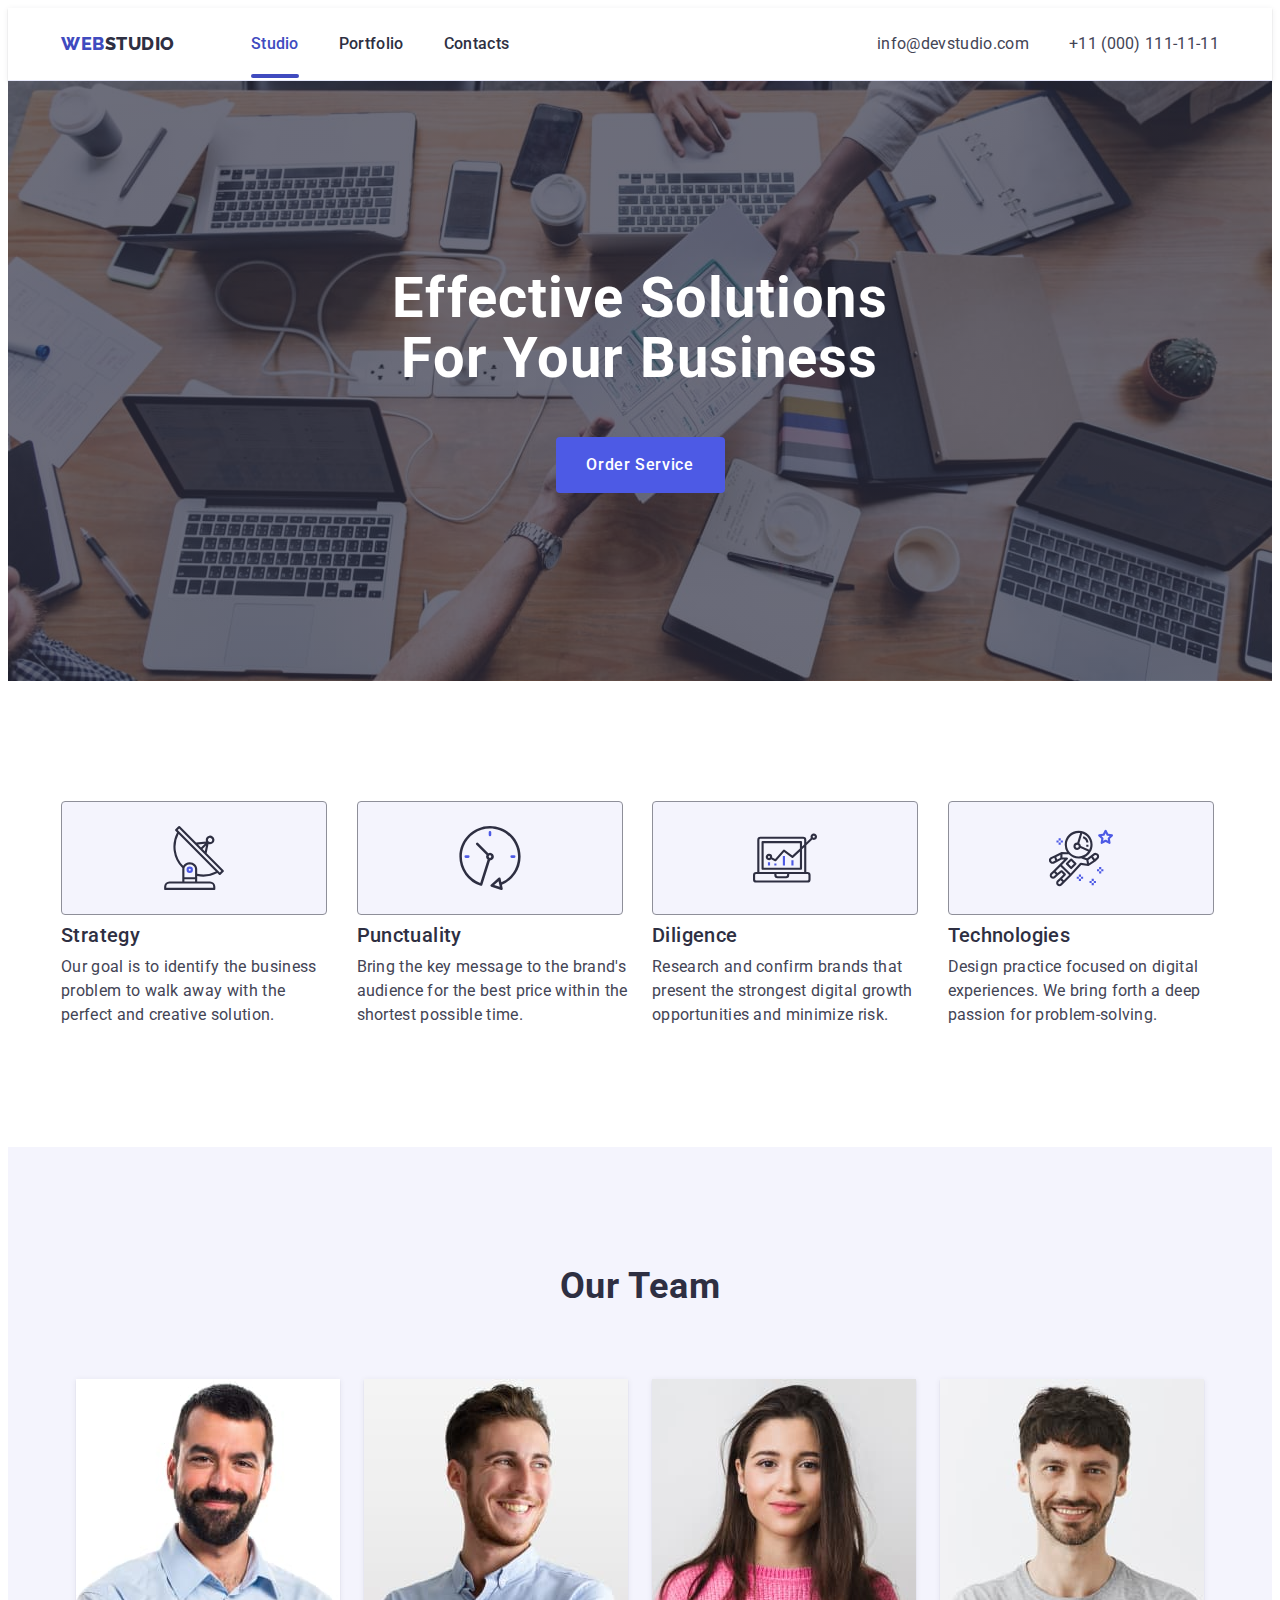
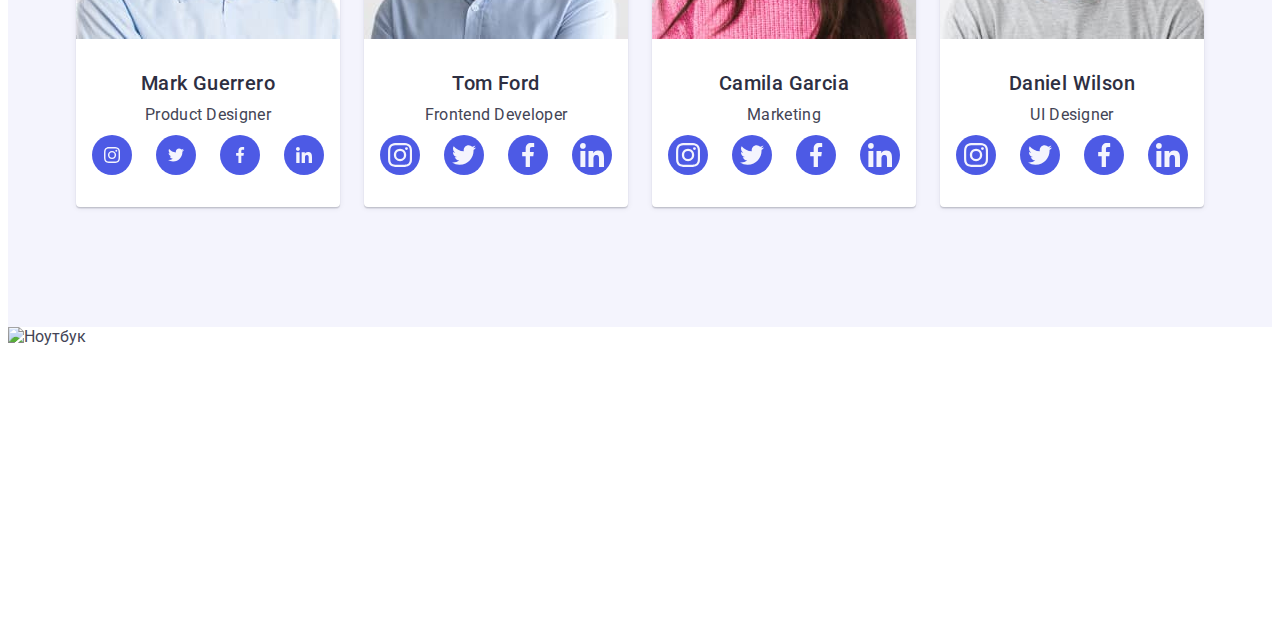
==== commit d665c1ab: "HW 6.2" ====
--- a/index.html
+++ b/index.html
@@ -28,12 +28,26 @@
             <li class="nav-link-list link"><a class="list-link-nav link" href="">Contacts</a></li>
           </ul>
         </nav>
+        <button class="mobile-open-btn" type="button" data-menu-open>
+          <svg class="mobile-open-icon" width="32" height="22">
+            <use href="./images/icons.svg#menu-hamburger"></use>
+          </svg>
+        </button>
         <address class="address">
           <ul class="nav-adress list">
-            <li><a class="list-address list link" href="mailto:info@devstudio.com">info@devstudio.com</a></li>
-            <li><a class="list-address list link" href="tel:+110001111111">+11 (000) 111-11-11</a></li>
+            <li><a class="list-address link" href="mailto:info@devstudio.com">info@devstudio.com</a></li>
+            <li><a class="list-address link" href="tel:+110001111111">+11 (000) 111-11-11</a></li>
           </ul>
         </address>
+      </div>
+      <div class="mobile-menu" data-menu>
+        <div class="container mob-menu-container">
+          <button class="mob-close-btn" type="button" data-menu-close>
+            <svg class="mob-close-icon" width="8" height="8">
+              <use href="./images/icons.svg#icon-close-black-18dp"></use>
+            </svg>
+          </button>
+        </div>
       </div>
     </header>
     <main>
@@ -92,17 +106,6 @@
 
       <!-- What are we doing -->
 
-      <section class="section-works">
-        <div class="container">
-          <h2 class="text-foot-two">What are we doing</h2>
-          <ul class="list-step">
-            <li class="list-step-works"><img src="./images/work/image3.jpg" alt="monitor" width="360" /></li>
-            <li class="list-step-works"><img src="./images/work/image2.jpg" alt="mobile soft" width="360" /></li>
-            <li class="list-step-works"><img src="./images/work/image1.jpg" alt="Operating System" width="360" /></li>
-          </ul>
-        </div>
-      </section>
-
       <!-- Our Team -->
 
       <section class="section-team">
@@ -110,7 +113,7 @@
           <h2 class="head-line">Our Team</h2>
           <ul class="list-team">
             <li class="img-team">
-              <img src="./images/team/mark.jpg" alt="Mark" width="264" />
+              <img srcset="./images/team/mark.jpg 1x, ./images/team/mark2x.jpg 2x" src="./images/team/mark.jpg" alt="Mark" width="264" />
               <div class="name-team-works">
                 <h3 class="list-snipper-name-team">Mark Guerrero</h3>
                 <p class="list-snippet-text-team">Product Designer</p>
@@ -147,7 +150,7 @@
               </div>
             </li>
             <li class="img-team">
-              <img src="./images/team/tom.jpg" alt="Tom" width="264" />
+              <img srcset="./images/team/tom.jpg 1x, ./images/team/tom2x.jpg 2x" src="./images/team/tom.jpg" alt="Tom" width="264" />
               <div class="name-team-works">
                 <h3 class="list-snipper-name-team">Tom Ford</h3>
                 <p class="list-snippet-text-team">Frontend Developer</p>
@@ -184,7 +187,7 @@
               </div>
             </li>
             <li class="img-team">
-              <img src="./images/team/camila.jpg" alt="Camila" width="264" />
+              <img srcset="./images/team/camila.jpg 1x, ./images/team/camila2x.jpg 2x" src="./images/team/camila.jpg" alt="Camila" width="264" />
               <div class="name-team-works">
                 <h3 class="list-snipper-name-team">Camila Garcia</h3>
                 <p class="list-snippet-text-team">Marketing</p>
@@ -221,7 +224,7 @@
               </div>
             </li>
             <li class="img-team">
-              <img src="./images/team/daniel.jpg" alt="Daniel" width="264" />
+              <img srcset="./images/team/daniel.jpg 1x, ./images/team/daniel2x.jpg 2x" src="./images/team/daniel.jpg" alt="Daniel" width="264" />
               <div class="name-team-works">
                 <h3 class="list-snipper-name-team">Daniel Wilson</h3>
                 <p class="list-snippet-text-team">UI Designer</p>
@@ -260,57 +263,8 @@
           </ul>
         </div>
       </section>
-      <section class="customers-section">
-        <div class="container">
-          <h2 class="customers-title">Customers</h2>
-          <ul class="customers-list list">
-            <li class="customers-list-item">
-              <a class="customers-list-link link" href="" target="_blank" rel="noopenar noreferrer" aria-label="Ya&Co logo icon">
-                <svg class="customers-icons" width="104" height="56" fill="currentColor">
-                  <use href="./images/icons.svg#icon-Logo"></use>
-                </svg>
-              </a>
-            </li>
-            <li class="customers-list-item">
-              <a class="customers-list-link link" href="" target="_blank" rel="noopenar noreferrer" aria-label="Ya&Co logo icon">
-                <svg class="customers-icons" width="104" height="56" fill="currentColor">
-                  <use href="./images/icons.svg#icon-Logo1"></use>
-                </svg>
-              </a>
-            </li>
-            <li class="customers-list-item">
-              <a class="customers-list-link link" href="" target="_blank" rel="noopenar noreferrer" aria-label="Ya&Co logo icon">
-                <svg class="customers-icons" width="104" height="56" fill="currentColor">
-                  <use href="./images/icons.svg#icon-Logo2"></use>
-                </svg>
-              </a>
-            </li>
-            <li class="customers-list-item">
-              <a class="customers-list-link link" href="" target="_blank" rel="noopenar noreferrer" aria-label="Ya&Co logo icon">
-                <svg class="customers-icons" width="104" height="56" fill="currentColor">
-                  <use href="./images/icons.svg#icon-Vector"></use>
-                </svg>
-              </a>
-            </li>
-            <li class="customers-list-item">
-              <a class="customers-list-link link" href="" target="_blank" rel="noopenar noreferrer" aria-label="Ya&Co logo icon">
-                <svg class="customers-icons" width="104" height="56" fill="currentColor">
-                  <use href="./images/icons.svg#icon-Logo3"></use>
-                </svg>
-              </a>
-            </li>
-            <li class="customers-list-item">
-              <a class="customers-list-link link" href="" target="_blank" rel="noopenar noreferrer" aria-label="Ya&Co logo icon">
-                <svg class="customers-icons" width="104" height="56" fill="currentColor">
-                  <use href="./images/icons.svg#icon-Logo4"></use>
-                </svg>
-              </a>
-            </li>
-          </ul>
-        </div>
-      </section>
     </main>
-    <footer class="footer">
+    <!-- <footer class="footer">
       <div class="container footer-container">
         <div class="footer-logo-container">
           <a class="link-slogan-footer link" href="./index.html">Web<span class="nav-white">Studio</span></a>
@@ -365,7 +319,7 @@
           </form>
         </div>
       </div>
-    </footer>
+    </footer> -->
     <div class="backdrop is-hidden" data-modal>
       <div class="modal">
         <button class="modal-btn" type="button" data-modal-close>
@@ -422,6 +376,21 @@
         </form>
       </div>
     </div>
+
+    <script src="./js/mob-menu.js"></script>
     <script src="./js/modal.js"></script>
   </body>
 </html>
+
+<picture>
+  <!-- Desktop screen -->
+
+  <source media="(min-width: 1200px)" srcset="./images/gallery/img-1_lg.jpg 1x, ./images/gallery/img-1_lg@2x.jpg 2x" type="image/jpg" />
+  <!-- Tablet screen -->
+
+  <source media="(min-width: 768px)" srcset="./images/gallery/img-1_md.jpg 1x, ./images/gallery/img-1_md@2x.jpg 2x" type="image/jpg" />
+  <!-- Mobile screen -->
+
+  <source media="(max-width: 767px)" srcset="./images/gallery/img-1_sm.jpg 1x, ./images/gallery/img-1_sm@2x.jpg 2x" type="image/jpg" />
+  <img class="card-img" src="./images/gallery/img-1_sm.jpg" alt="Ноутбук" width="450" height="294" loading="lazy" />
+</picture>
--- a/css/style.css
+++ b/css/style.css
@@ -12,14 +12,6 @@
   --white: #ffffff;
   --dairy: #fcfcfc;
 }
-
-.container {
-  width: 1158px;
-  margin-left: auto;
-  margin-right: auto;
-  padding-left: 15px;
-  padding-right: 15px;
-}
 h1,
 h2,
 h3,
@@ -39,45 +31,63 @@
   color: #434455;
   background-color: #ffffff;
 }
-.head-container {
-  display: flex;
-  justify-content: space-between;
-  align-items: center;
-}
-
-.nav {
-  display: flex;
-  align-items: center;
-}
-
-li {
+img {
+  display: block;
+}
+
+ul {
   list-style-type: none;
+}
+a {
+  text-decoration: none;
+}
+.container {
+  max-width: 428px;
+  margin-left: auto;
+  margin-right: auto;
+  padding-left: 16px;
+  padding-right: 16px;
+}
+@media screen and (min-width: 768px) {
+  .container {
+    max-width: 768px;
+  }
+}
+@media screen and (min-width: 1158px) {
+  .container {
+    max-width: 1158px;
+    padding-left: 15px;
+    padding-right: 15px;
+  }
 }
 header {
   border-bottom: 1px solid var(--corn-flower);
   box-shadow: 0px 1px 6px 0px rgba(46, 47, 66, 0.08), 0px 1px 1px 0px rgba(46, 47, 66, 0.16), 0px 2px 1px 0px rgba(46, 47, 66, 0.08);
 }
+
+.address {
+  font-size: 16px;
+  color: var(--slate);
+  line-height: 1.5;
+  font-style: normal;
+  letter-spacing: 0.02em;
+  display: none;
+}
 .header {
   background: var(--white, #fff);
   border-bottom: 1px solid #e7e9fc;
 }
-address {
-  font-size: 16px;
-  color: var(--slate);
-  line-height: 1.5;
-  font-style: normal;
-  letter-spacing: 0.02em;
-}
-.text-foot-two {
-  font-size: 36px;
-  line-height: 1.11;
-  text-align: center;
-  letter-spacing: 0.02em;
-  text-transform: capitalize;
-  color: #2e2f42;
-  margin-bottom: 72px;
-}
-
+
+.head-container {
+  display: flex;
+  justify-content: space-between;
+  align-items: center;
+}
+
+.nav {
+  display: flex;
+  align-items: center;
+}
 .link-slogan {
   color: var(--ocean);
   font-size: 18px;
@@ -88,8 +98,457 @@
   text-transform: uppercase;
   font-family: "Raleway", sans-serif;
   display: inline-block;
-  margin-right: 76px;
+  padding: 24px 0;
   transition: color 250ms cubic-bezier(0.4, 0, 0.2, 1);
+}
+
+.studio-black {
+  color: var(--navyblue, #2e2f42);
+}
+.nav-logo {
+  display: none;
+}
+
+.mobile-open-btn {
+  padding: 0;
+  line-height: 0;
+  border: none;
+  background-color: transparent;
+  width: 32px;
+  height: 22px;
+}
+.mobile-open-icon {
+  stroke: #2e2f42;
+}
+
+.nav-link-list {
+  padding: 24px 0;
+}
+.list-link-nav {
+  font-weight: 500;
+  font-size: 16px;
+  line-height: 1.5;
+  letter-spacing: 0.02em;
+  color: var(--navyblue);
+  padding: 24px 0;
+  transition: color 250ms cubic-bezier(0.4, 0, 0.2, 1);
+}
+.list-link-nav:hover,
+.list-link-nav:focus {
+  color: #404bbf;
+}
+.nav-list-link .current {
+  position: relative;
+  color: var(--ocean);
+}
+.current {
+  position: relative;
+  color: #404bbf;
+}
+.list-link-nav.current::after {
+  position: absolute;
+  bottom: 0;
+  left: 0;
+  content: "";
+  display: block;
+  width: 100%;
+  height: 4px;
+  border-radius: 2px;
+  bottom: -1px;
+  background-color: var(--ocean);
+}
+
+.mobile-menu {
+  position: fixed;
+  top: 0;
+  left: 0;
+  width: 100%;
+  height: 100%;
+  background-color: #fff;
+  opacity: 0;
+  visibility: hidden;
+}
+
+.is-open {
+  opacity: 1;
+  visibility: visible;
+}
+.mob-close-btn {
+  background-color: transparent;
+  border: 1px solid rgba(0, 0, 0, 0.1);
+  border-radius: 50%;
+  padding: 0;
+  min-width: 24px;
+  min-height: 24px;
+  position: absolute;
+  top: 24px;
+  right: 24px;
+  line-height: 0;
+}
+.mob-menu-container {
+  position: relative;
+}
+
+@media screen and (min-width: 768px) {
+  .nav-logo {
+    display: flex;
+    gap: 40px;
+  }
+  .address {
+    display: block;
+  }
+  .mobile-open-btn {
+    display: none;
+  }
+  .link-slogan {
+    margin-right: 120px;
+  }
+  .nav-adress {
+    display: flex;
+    flex-direction: column;
+    gap: 12px;
+  }
+  .list-address {
+    color: var(--slate, #434455);
+    font-size: 12px;
+
+    line-height: 1.16;
+    letter-spacing: 0.02em;
+
+    transition: color 250ms cubic-bezier(0.4, 0, 0.2, 1);
+  }
+  .list-address:hover,
+  .list-address:focus {
+    color: #404bbf;
+  }
+  .mobile-menu {
+    display: none;
+  }
+}
+
+@media screen and (min-width: 1158px) {
+  .link-slogan {
+    margin-right: 76px;
+  }
+  .nav-adress {
+    flex-direction: row;
+    gap: 40px;
+  }
+  .list-address {
+    font-size: 16px;
+    line-height: 1.5;
+  }
+}
+
+.head {
+  background: var(--navyblue, #2e2f42);
+  padding: 72px 0;
+  background-image: linear-gradient(rgba(46, 47, 66, 0.7), rgba(46, 47, 66, 0.7)), url(../images/work/hero-mob1x.jpg);
+  background-repeat: no-repeat;
+  background-size: cover;
+  max-width: 1440px;
+  background-position: center;
+  margin: 0 auto;
+}
+.hed-title {
+  color: var(--white, #fff);
+  text-align: center;
+  font-size: 36px;
+  font-style: normal;
+  max-width: 200px;
+  margin: 0 auto;
+  margin-bottom: 72px;
+  line-height: 1.11;
+  letter-spacing: 0.02em;
+  text-transform: capitalize;
+}
+.btn-hed {
+  background: var(--iris, #4d5ae5);
+  font-weight: 500;
+  font-family: "Roboto", sans-serif;
+  font-size: 16px;
+  line-height: 1.5;
+  letter-spacing: 0.04em;
+  color: #ffffff;
+  cursor: pointer;
+  display: block;
+  min-width: 169px;
+  height: 56px;
+  border: none;
+  background-color: var(--iris);
+  border-radius: 4px;
+  cursor: pointer;
+  margin: 0 auto;
+  transition: background-color 250ms cubic-bezier(0.4, 0, 0.2, 1);
+}
+.btn-hed:hover {
+  background-color: #404bbf;
+}
+.btn-hed:focus {
+  background-color: #404bbf;
+}
+@media screen and (min-device-pixel-ratio: 2) and (max-width: 767px),
+  screen and (min-resolution: 192dpi) and (max-width: 767px),
+  screen and (min-resolution: 2dppx) and (max-width: 767px) {
+  .head {
+    background-image: linear-gradient(to right, rgba(46, 47, 66, 0.7), rgba(46, 47, 66, 0.7)), url(../images/work/hero-mob2x.jpg);
+  }
+}
+@media screen and (min-width: 768px) {
+  .head {
+    padding: 112px 0;
+    background-image: linear-gradient(to right, rgba(46, 47, 66, 0.7), rgba(46, 47, 66, 0.7)), url(../images/work/hero-tab1x.jpg);
+  }
+  .hed-title {
+    max-width: 496px;
+    font-size: 56px;
+    line-height: 1.07;
+    margin-bottom: 36px;
+  }
+}
+@media screen and (min-device-pixel-ratio: 2) and (min-width: 768px),
+  screen and (min-resolution: 192dpi) and (min-width: 768px),
+  screen and (min-resolution: 2dppx) and (min-width: 768px) {
+  .head {
+    background-image: linear-gradient(to right, rgba(46, 47, 66, 0.7), rgba(46, 47, 66, 0.7)), url(../images/work/hero-tab2x.jpg);
+  }
+}
+@media screen and (min-width: 1158px) {
+  .head {
+    padding: 188px 0;
+    background-image: linear-gradient(to right, rgba(46, 47, 66, 0.7), rgba(46, 47, 66, 0.7)), url(../images/work/hero-desk1x.jpg);
+  }
+  .hed-title {
+    margin-bottom: 48px;
+  }
+}
+@media screen and (min-device-pixel-ratio: 2) and (min-width: 1158px),
+  screen and (min-resolution: 192dpi) and (min-width: 1158px),
+  screen and (min-resolution: 2dppx) and (min-width: 1158px) {
+  .head {
+    background-image: linear-gradient(to right, rgba(46, 47, 66, 0.7), rgba(46, 47, 66, 0.7)), url(../images/work/hero-desk2x.jpg);
+  }
+}
+
+.section-steap {
+  padding: 96px 0;
+}
+.visually-hidden {
+  position: absolute;
+  width: 1px;
+  height: 1px;
+  margin: -1px;
+  border: 0;
+  padding: 0;
+  white-space: nowrap;
+  clip-path: inset(100%);
+  clip: rect(0 0 0 0);
+  overflow: hidden;
+}
+.list-step {
+  display: flex;
+  flex-direction: column;
+  gap: 72px;
+}
+
+.skill-list-item {
+  display: none;
+  justify-content: center;
+  align-items: center;
+  width: 264px;
+  height: 112px;
+  border-radius: 4px;
+  background-color: var(--cloud);
+  margin-bottom: 8px;
+}
+.list-snipper-name {
+  color: var(--navyblue, #2e2f42);
+  font-size: 36px;
+  line-height: 1.11;
+  letter-spacing: 0.02em;
+  margin-bottom: 8px;
+  margin-bottom: 8px;
+  text-align: center;
+}
+.list-snippet-text {
+  font-size: 16px;
+  line-height: 1.5;
+  letter-spacing: 0.02em;
+  font-weight: 500;
+}
+
+@media screen and (min-width:768px) {
+.list-step{
+  flex-direction: row;
+  flex-wrap: wrap;
+  gap: 72px 24px ;
+  }  
+  .list-snippet-step{
+    width: calc((100% - 24px) / 2);
+  }
+  .list-snipper-name{
+    text-align: left;
+  }
+
+}
+@media screen and (min-width:1158px) {
+  .section-steap{
+    padding: 120px 0;
+  }
+  .list-step{
+    gap: 24px;
+  }
+  .list-snippet-step{
+    width: calc((100% - 72px) / 4);
+  }
+  .skill-list-item{
+    display: flex;
+    border: 1px solid var(--LIGHT-SLATE, #8E8F99);
+  }
+  .list-snipper-name{
+    font-size: 20px;
+    font-weight: 500;
+    line-height: 1.2;
+  }
+  .list-snippet-text{
+    font-weight: 400;
+  }
+}
+
+
+
+
+
+
+
+
+
+
+
+.section-team {
+  background-color: #f4f4fd;
+  padding: 96px 0;
+}
+.head-line {
+  color: var(--navyblue, #2e2f42);
+  text-align: center;
+  margin-bottom: 72px;
+  font-size: 36px;
+  font-style: normal;
+
+  line-height: 1.11;
+  letter-spacing: 0.02em;
+  text-transform: capitalize;
+}
+.list-team {
+  display: flex;
+  gap: 72px;
+  align-items: center;
+  flex-direction: column;
+}
+
+
+
+
+
+
+.img-team {
+  background-color: #ffffff;
+
+  border-radius: 0px 0px 4px 4px;
+  border: 0 solid transparent;
+  box-shadow: 0px 2px 1px 0px rgba(46, 47, 66, 0.08), 0px 1px 1px 0px rgba(46, 47, 66, 0.16), 0px 1px 6px 0px rgba(46, 47, 66, 0.08);
+}
+.name-team-works {
+  padding: 32px 0;
+}
+.list-snipper-name-team {
+  color: var(--navyblue, #2e2f42);
+
+  font-size: 20px;
+  font-style: normal;
+  font-weight: 500;
+  line-height: 1.2;
+  letter-spacing: 0.02em;
+  margin-bottom: 8px;
+  margin-bottom: 8px;
+  align-self: flex-start;
+  text-align: center;
+}
+
+.list-snippet-text-team {
+  font-size: 16px;
+  line-height: 1.5;
+  letter-spacing: 0.02em;
+  align-self: flex-start;
+  text-align: center;
+  margin-bottom: 8px;
+}
+.team-social-team {
+  display: flex;
+  align-items: center;
+  justify-content: center;
+  gap: 24px;
+}
+.team-social-link {
+  display: flex;
+  justify-content: center;
+  align-items: center;
+  width: 40px;
+  height: 40px;
+  border-radius: 50%;
+  flex-shrink: 0;
+  fill: var(--cloud);
+  background-color: var(--iris);
+  transition: background-color var(--transition);
+  transition: background-color 250ms cubic-bezier(0.4, 0, 0.2, 1);
+}
+.team-social-link:hover,
+.team-social-link:focus {
+  background-color: #404bbf;
+  background-color: #404bbf;
+}
+@media screen and (min-width:768px) {
+  .list-team{
+    gap: 64px 24px;
+    justify-content: center;
+    flex-direction: row;
+    flex-wrap: wrap;
+  }
+  }
+@media screen and (min-width:1158px) {
+  .section-team{
+    padding: 120px 0;
+  }
+  .list-team{
+    gap: 24px;
+  }
+}
+
+
+
+
+
+
+
+
+
+
+
+
+/* footer */
+
+.footer {
+  background: var(--navyblue, #2e2f42);
+  padding: 100px 0;
+}
+.footer-container {
+  display: flex;
+  align-items: baseline;
+}
+.footer-logo-container {
+  display: block;
+  margin-right: 120px;
 }
 .link-slogan-footer {
   color: var(--iris, #4d5ae5);
@@ -103,267 +562,9 @@
   display: inline-block;
   margin-bottom: 16px;
 }
-
-.list-link-nav {
-  font-weight: 500;
-  font-size: 16px;
-  line-height: 1.5;
-  letter-spacing: 0.02em;
-  color: var(--navyblue);
-  padding: 24px 0;
-  transition: color 250ms cubic-bezier(0.4, 0, 0.2, 1);
-}
-.list-link-nav:hover,
-.list-link-nav:focus {
-  color: #404bbf;
-}
-.list-link-nav.current::after {
-  position: absolute;
-  bottom: 0;
-  left: 0;
-  content: "";
-  display: block;
-  width: 100%;
-  height: 4px;
-  border-radius: 2px;
-  bottom: -1px;
-  background-color: var(--ocean);
-}
-.nav-list-link .current {
-  position: relative;
-  color: var(--ocean);
-}
-.current {
-  position: relative;
-  color: #404bbf;
-}
-
-.link {
-  text-decoration: none;
-}
-
-.list-address:hover,
-.list-address:focus {
-  color: #404bbf;
-}
-.studio-black {
-  color: var(--navyblue, #2e2f42);
-}
 .nav-white {
   color: var(--cloud, #f4f4fd);
 }
-.list {
-  text-decoration: none;
-  list-style: none;
-  display: flex;
-  gap: 40px;
-}
-.list-portfolio {
-  display: flex;
-  justify-content: center;
-  gap: 24px;
-  margin-bottom: 72px;
-}
-.list-step {
-  display: flex;
-  gap: 24px;
-}
-.list-snippet-step {
-  flex-basis: calc((100% - 3 * 24px) / 4);
-}
-.headline {
-  font-size: 36px;
-  line-height: 1.11;
-  text-align: center;
-  letter-spacing: 0.02em;
-  text-transform: capitalize;
-  color: #2e2f42;
-}
-.nav-link {
-  color: var(--navyblue, #2e2f42);
-  /* Body Medium */
-
-  font-size: 16px;
-  font-style: normal;
-  font-weight: 500;
-  line-height: 1.5;
-  letter-spacing: 0.02em;
-}
-.head {
-  background: var(--navyblue, #2e2f42);
-  padding: 188px 0;
-  background-image: linear-gradient(rgba(46, 47, 66, 0.7), rgba(46, 47, 66, 0.7)), url(../images/work/hero-img-bg.jpg);
-  background-repeat: no-repeat;
-  background-size: cover;
-  max-width: 1440px;
-  background-position: center;
-  margin: 0 auto;
-}
-
-.section-team {
-  background-color: #f4f4fd;
-  padding: 120px 0;
-}
-.nav-link-list {
-  padding: 24px 0;
-}
-.list-address {
-  color: var(--slate, #434455);
-  font-size: 16px;
-  font-style: normal;
-  line-height: 1.5;
-  letter-spacing: 0.02em;
-  padding: 24px 0;
-  transition: color 250ms cubic-bezier(0.4, 0, 0.2, 1);
-}
-.img-team {
-  background-color: #ffffff;
-  flex-basis: calc((100% - 72px) / 4);
-  border-radius: 0px 0px 4px 4px;
-  border: 0 solid transparent;
-  box-shadow: 0px 2px 1px 0px rgba(46, 47, 66, 0.08), 0px 1px 1px 0px rgba(46, 47, 66, 0.16), 0px 1px 6px 0px rgba(46, 47, 66, 0.08);
-}
-.name-team-works {
-  padding: 32px 0;
-}
-
-.hed-title {
-  color: var(--white, #fff);
-  text-align: center;
-  font-size: 56px;
-  font-style: normal;
-  max-width: 496px;
-  margin: 0 auto;
-  margin-bottom: 48px;
-  line-height: 1.07;
-  letter-spacing: 0.02em;
-}
-.btn-hed {
-  background: var(--iris, #4d5ae5);
-  font-weight: 500;
-  font-family: "Roboto", sans-serif;
-  font-size: 16px;
-  line-height: 1.5;
-  letter-spacing: 0.04em;
-  color: #ffffff;
-  cursor: pointer;
-  display: block;
-  min-width: 169px;
-  height: 56px;
-  border: none;
-  background-color: var(--iris);
-  border-radius: 4px;
-  cursor: pointer;
-  margin: 0 auto;
-  transition: background-color 250ms cubic-bezier(0.4, 0, 0.2, 1);
-}
-.btn-hed:hover {
-  background-color: #404bbf;
-}
-.btn-hed:focus {
-  background-color: #404bbf;
-}
-.section-steap {
-  padding: 120px 0;
-}
-.list-snipper-name-team {
-  color: var(--navyblue, #2e2f42);
-
-  font-size: 20px;
-  font-style: normal;
-  font-weight: 500;
-  line-height: 1.2;
-  letter-spacing: 0.02em;
-  margin-bottom: 8px;
-  margin-bottom: 8px;
-  align-self: flex-start;
-  text-align: center;
-}
-.list-snipper-name {
-  color: var(--navyblue, #2e2f42);
-
-  font-size: 20px;
-  font-style: normal;
-  font-weight: 500;
-  line-height: 1.2;
-  letter-spacing: 0.02em;
-  margin-bottom: 8px;
-  margin-bottom: 8px;
-  align-self: flex-start;
-}
-.list-snippet-text {
-  font-size: 16px;
-  line-height: 1.5;
-  letter-spacing: 0.02em;
-  align-self: flex-start;
-}
-.list-snippet-text-team {
-  font-size: 16px;
-  line-height: 1.5;
-  letter-spacing: 0.02em;
-  align-self: flex-start;
-  text-align: center;
-  margin-bottom: 8px;
-}
-.portfolio {
-  padding-top: 96px;
-  padding-bottom: 120px;
-}
-.list-step-works {
-  flex-basis: calc((100% - 3 * 16px) / 3);
-}
-.section-title {
-  color: var(--navyblue, #2e2f42);
-  text-align: center;
-
-  font-size: 36px;
-  font-style: normal;
-
-  line-height: 1.11;
-
-  letter-spacing: 0.02em;
-  text-transform: capitalize;
-}
-
-.portfolio-button:hover {
-  color: #ffffff;
-  background-color: #404bbf;
-  border: 1px solid transparent;
-  box-shadow: 0px 3px 1px rgba(0, 0, 0, 0.1), 0px 2px 1px rgba(0, 0, 0, 0.08), 0px 2px 2px rgba(0, 0, 0, 0.12);
-}
-.portfolio-button:focus {
-  color: #ffffff;
-  background-color: #404bbf;
-  border: 1px solid transparent;
-  box-shadow: 0px 3px 1px rgba(0, 0, 0, 0.1), 0px 2px 1px rgba(0, 0, 0, 0.08), 0px 2px 2px rgba(0, 0, 0, 0.12);
-}
-.section-works {
-  padding-bottom: 120px;
-}
-.head-line {
-  color: var(--navyblue, #2e2f42);
-  text-align: center;
-  margin-bottom: 72px;
-  font-size: 36px;
-  font-style: normal;
-
-  line-height: 1.11;
-  letter-spacing: 0.02em;
-  text-transform: capitalize;
-}
-.list-team {
-  display: flex;
-  gap: 24px;
-}
-.img-snippet {
-  background: url(<path-to-image>), lightgray -72.845px -19px / 144.444% 112.667% no-repeat;
-}
-
-.footer {
-  background: var(--navyblue, #2e2f42);
-  padding: 100px 0;
-}
-
 .text-footer {
   color: var(--cloud, #f4f4fd);
   font-size: 16px;
@@ -372,139 +573,10 @@
   line-height: 1.5;
   letter-spacing: 0.02em;
 }
-
-.portfolio-button {
-  font-weight: 500;
-  font-size: 16px;
-  line-height: 1.5;
-  letter-spacing: 0.04em;
-  color: #4d5ae5;
-  background-color: #f4f4fd;
-  cursor: pointer;
-  font-family: "Roboto", sans-serif;
-  padding: 12px 24px;
-  border: 1px solid var(--cornflower);
-  border-radius: 4px;
-  transition: color 250ms cubic-bezier(0.4, 0, 0.2, 1), background-color 250ms cubic-bezier(0.4, 0, 0.2, 1),
-    border-color 250ms cubic-bezier(0.4, 0, 0.2, 1), box-shadow 250ms cubic-bezier(0.4, 0, 0.2, 1);
-}
-.visually-hidden {
-  position: absolute;
-  width: 1px;
-  height: 1px;
-  margin: -1px;
-  border: 0;
-  padding: 0;
-  white-space: nowrap;
-  clip-path: inset(100%);
-  clip: rect(0 0 0 0);
-  overflow: hidden;
-}
-.list-item {
-  display: flex;
-  flex-wrap: wrap;
-  column-gap: 24px;
-  row-gap: 48px;
-  --items: 3;
-}
-img {
-  display: block;
-}
-.list-work-portfolio {
-  width: calc((100% - 48px) / 3);
-}
-.content {
-  padding: 32px 16px;
-  border: 1px solid var(--cornflower);
-  border-top: none;
-}
-.skill-list-item {
-  display: flex;
-  justify-content: center;
-  align-items: center;
-  width: 264px;
-  height: 112px;
-  border-radius: 4px;
-  background-color: var(--cloud);
-  margin-bottom: 8px;
-}
-.customers-title {
-  font-size: 36px;
-  font-weight: 700;
-  line-height: 1.11;
-  letter-spacing: 0.02em;
-  color: var(--navyblue);
-  text-align: center;
-  margin-bottom: 72px;
-}
-.customers-section {
-  padding: 120px 0;
-}
-.customers-list {
-  display: flex;
-  gap: 24px;
-}
-.customers-list-item {
-  display: flex;
-  justify-content: center;
-  align-items: center;
-  width: 168px;
-  height: 88px;
-  flex-shrink: 0;
-  border-radius: 4px;
-  border: 1px solid var(--light-slate);
-  color: var(--light-slate);
-  transition: color var(--transition), border-color var(--transition);
-}
-.customers-list-link {
-  display: flex;
-  justify-content: center;
-  align-items: center;
-  width: 168px;
-  height: 88px;
-  flex-shrink: 0;
-  border-radius: 4px;
-  border: 1px solid var(--lightslate);
-  color: var(--lightslate);
-  transition: border-color 250ms cubic-bezier(0.4, 0, 0.2, 1), color 250ms cubic-bezier(0.4, 0, 0.2, 1);
-}
-.customers-list-link:hover,
-.customers-list-link:focus {
-  border-color: var(--ocean);
-  color: var(--ocean);
-}
-
-.team-social-team {
-  display: flex;
-  align-items: center;
-  justify-content: center;
-  gap: 24px;
-}
-.footer-social-team {
-  display: flex;
-  align-items: center;
-  justify-content: center;
-  gap: 16px;
-}
-.team-social-link {
-  display: flex;
-  justify-content: center;
-  align-items: center;
-  width: 40px;
-  height: 40px;
-  border-radius: 50%;
-  flex-shrink: 0;
-  fill: var(--cloud);
-  background-color: var(--iris);
-  transition: background-color var(--transition);
-  transition: background-color 250ms cubic-bezier(0.4, 0, 0.2, 1);
-}
-.team-social-link:hover,
-.team-social-link:focus {
-  background-color: #404bbf;
-  background-color: #404bbf;
-}
-
+.fotter-social-container {
+  display: block;
+  margin-right: 80px;
+}
 .fotter-social-desc {
   color: var(--white);
   font-size: 16px;
@@ -513,17 +585,11 @@
   letter-spacing: 0.02em;
   margin-bottom: 16px;
 }
-.fotter-social-container {
-  display: block;
-  margin-right: 80px;
-}
-.footer-container {
-  display: flex;
-  align-items: baseline;
-}
-.footer-logo-container {
-  display: block;
-  margin-right: 120px;
+.footer-social-team {
+  display: flex;
+  align-items: center;
+  justify-content: center;
+  gap: 16px;
 }
 .footer-social-link {
   display: flex;
@@ -541,45 +607,53 @@
 .footer-social-link:focus {
   background-color: var(--green);
 }
-.portfolio-box {
-  position: relative;
-  overflow: hidden;
-}
-.overlay-portfolio {
-  position: absolute;
-  top: 0;
-  left: 0;
-  display: flex;
-  align-items: center;
+.footer-form {
+  display: flex;
+  gap: 24px;
+}
+.form-input {
+  width: 264px;
+  height: 40px;
+  border: 1px solid #ffffff;
+  background-color: transparent;
+  font-size: 12px;
+  line-height: 1.5;
+  letter-spacing: 0.04em;
+  padding-left: 16px;
+  box-shadow: 0px 4px 4px 0px rgba(0, 0, 0, 0.15);
+  border-radius: 4px;
+  color: #ffffff;
+}
+textarea:focus {
+  border-color: #4d5ae5;
+}
+.form-imput::placeholder {
+  color: var(--white);
+}
+.submit-foot {
+  display: inline-flex;
+  min-width: 165px;
+  height: 40px;
   justify-content: center;
-  transform: translateY(100%);
-  transition-property: transform;
-  transition-duration: 400ms;
-  transition-timing-function: ease;
-  height: 100%;
-  width: 100%;
-  padding: 40px 32px;
-  transition: transform 250ms cubic-bezier(0.4, 0, 0.2, 1);
-  font-size: 16px;
-  line-height: 1.5;
-  letter-spacing: 0.02em;
-  color: var(--cloud);
-  background-color: var(--iris);
-}
-.project-card-link {
-  display: block;
-  transition: box-shadow 250ms cubic-bezier(0.4, 0, 0.2, 1);
-}
-.project-card-link:hover,
-.project-card-link:focus {
-  box-shadow: 0px 1px 6px rgba(46, 47, 66, 0.08), 0px 1px 1px rgba(46, 47, 66, 0.16), 0px 2px 1px rgba(46, 47, 66, 0.08);
-}
-.project-card-link:hover .overlay-portfolio {
-  transform: translateY(0%);
-}
-.project-card-link:focus .overlay-portfolio {
-  transform: translateY(0%);
-}
+  margin: 0;
+  align-items: center;
+  padding: 8px 24px;
+  border-radius: 4px;
+  background: var(--iris);
+  color: var(--white, #fff);
+  text-align: center;
+  letter-spacing: 0.04em;
+  line-height: 1.5em;
+  font-weight: 500;
+  cursor: pointer;
+  border: none;
+}
+.foot-button {
+  margin-left: 16px;
+}
+/* footer */
+
+/* modal */
 .backdrop {
   position: fixed;
   top: 0;
@@ -596,6 +670,9 @@
   visibility: hidden;
 }
 
+.backdrop.is-hidden .modal {
+  transform: translateX(-50%) translateY(-90%);
+}
 .modal {
   width: 408px;
   min-height: 584px;
@@ -610,11 +687,6 @@
   transition: transform 250ms cubic-bezier(0.4, 0, 0.2, 1);
   padding: 72px 24px 24px 24px;
 }
-
-.backdrop.is-hidden .modal {
-  transform: translateX(-50%) translateY(-90%);
-}
-
 .modal-btn {
   background-color: var(--cornflower, #e7e9fc);
   border: 1px solid rgba(0, 0, 0, 0.1);
@@ -631,10 +703,6 @@
   cursor: pointer;
   transition: background-color 250ms cubic-bezier(0.4, 0, 0.2, 1), border 250ms cubic-bezier(0.4, 0, 0.2, 1);
 }
-.modal-btn-icon {
-  transition: fill 250ms cubic-bezier(0.4, 0, 0.2, 1);
-}
-
 .modal-btn:hover,
 .modal-btn:focus {
   fill: #ffffff;
@@ -643,51 +711,21 @@
   background-color: #404bbf;
   border: none;
 }
-.foot-label {
-}
-.fotter-social-desc {
-}
-.footer-form {
-  display: flex;
-  gap: 24px;
-}
-
-.form-input {
-  width: 264px;
-  height: 40px;
-  border: 1px solid #ffffff;
-  background-color: transparent;
-  font-size: 12px;
-  line-height: 1.5;
-  letter-spacing: 0.04em;
-  padding-left: 16px;
-  box-shadow: 0px 4px 4px 0px rgba(0, 0, 0, 0.15);
-  border-radius: 4px;
-  color: #ffffff;
-}
-.form-imput::placeholder{
-  color:var(--white)
-}
-.submit-foot {
-  display: inline-flex;
-  min-width: 165px;
-  height: 40px;
-  justify-content: center;
-  margin: 0;
-  align-items: center;
-  padding: 8px 24px;
-  border-radius: 4px;
-  background: var(--iris);
-  color: var(--white, #fff);
-  text-align: center;
-  letter-spacing: 0.04em;
-  line-height: 1.5em;
-  font-weight: 500;
-  cursor: pointer;
+.modal-btn-icon {
+  transition: fill 250ms cubic-bezier(0.4, 0, 0.2, 1);
+}
+form {
+  display: block;
+  margin-top: 0em;
+}
+input:focus {
+  border-color: #4d5ae5;
+}
+
+input:checked + label > span {
+  background-color: var(--ocean);
   border: none;
-}
-.foot-button {
-  margin-left: 16px;
+  fill: var(--cloud);
 }
 .modal-info {
   display: block;
@@ -723,6 +761,9 @@
   outline: transparent;
   transition: border-color 250ms cubic-bezier(0.4, 0, 0.2, 1);
   font-size: 18px;
+}
+.modal-form-input:focus + .modal-form-icone {
+  fill: #4d5ae5;
 }
 .modal-form-icone {
   fill: var(--grey);
@@ -777,53 +818,167 @@
   fill: transparent;
   transition: background-color 250ms cubic-bezier(0.4, 0, 0.2, 1), border 250ms cubic-bezier(0.4, 0, 0.2, 1), fill 250ms cubic-bezier(0.4, 0, 0.2, 1);
 }
-.modal-form-link{
+.modal-form-checkbox-icon {
+  fill: #f4f4fd;
+}
+.modal-form-link {
   color: var(--iris);
-    text-decoration: underline;
-}
-.form-button{
-  display: block;
-    min-width: 169px;
-    height: 56px;
-    margin: 0 auto;
-    padding: 16px 32px;
-    border-radius: 4px;
-    background: var(--iris);
-    box-shadow: 0px 4px 4px 0px rgba(0, 0, 0, 0.15);
-    color: var(--white);
-    text-align: center;
-    font-weight: 500;
-    line-height: 1.5;
-    letter-spacing: 0.04em;
-    border-width: 0;
-    cursor: pointer;
-    transition: background-color 250ms cubic-bezier(0.4, 0, 0.2, 1);
-    border: none;
-}
-form{
-  display: block;
-  margin-top: 0em;
-}
-input:focus{
-  border-color: #4D5AE5; 
-}
-textarea:focus{
-  border-color: #4D5AE5; 
-}
-input:checked+label>span {
-  background-color: var(--ocean);
+  text-decoration: underline;
+}
+.form-button {
+  display: block;
+  min-width: 169px;
+  height: 56px;
+  margin: 0 auto;
+  padding: 16px 32px;
+  border-radius: 4px;
+  background: var(--iris);
+  box-shadow: 0px 4px 4px 0px rgba(0, 0, 0, 0.15);
+  color: var(--white);
+  text-align: center;
+  font-weight: 500;
+  line-height: 1.5;
+  letter-spacing: 0.04em;
+  border-width: 0;
+  cursor: pointer;
+  transition: background-color 250ms cubic-bezier(0.4, 0, 0.2, 1);
   border: none;
-  fill: var(--cloud);
-}
-.modal-form-checkbox-icon{
-  fill:#F4F4FD;
-}
-.modal-form-input:focus+.modal-form-icone{
-  fill: #4D5AE5;
 }
 .form-button:hover {
   background-color: #404bbf;
 }
 .form-button:focus {
   background-color: #404bbf;
-}+}
+/* 
+
+modal window
+
+*/
+
+/* 
+
+portfolio 
+
+*/
+.portfolio {
+  padding-top: 96px;
+  padding-bottom: 120px;
+}
+.list-portfolio {
+  display: flex;
+  justify-content: center;
+  gap: 24px;
+  margin-bottom: 72px;
+}
+.portfolio-button {
+  font-weight: 500;
+  font-size: 16px;
+  line-height: 1.5;
+  letter-spacing: 0.04em;
+  color: #4d5ae5;
+  background-color: #f4f4fd;
+  cursor: pointer;
+  font-family: "Roboto", sans-serif;
+  padding: 12px 24px;
+  border: 1px solid var(--cornflower);
+  border-radius: 4px;
+  transition: color 250ms cubic-bezier(0.4, 0, 0.2, 1), background-color 250ms cubic-bezier(0.4, 0, 0.2, 1),
+    border-color 250ms cubic-bezier(0.4, 0, 0.2, 1), box-shadow 250ms cubic-bezier(0.4, 0, 0.2, 1);
+}
+.portfolio-button:hover {
+  color: #ffffff;
+  background-color: #404bbf;
+  border: 1px solid transparent;
+  box-shadow: 0px 3px 1px rgba(0, 0, 0, 0.1), 0px 2px 1px rgba(0, 0, 0, 0.08), 0px 2px 2px rgba(0, 0, 0, 0.12);
+}
+.portfolio-button:focus {
+  color: #ffffff;
+  background-color: #404bbf;
+  border: 1px solid transparent;
+  box-shadow: 0px 3px 1px rgba(0, 0, 0, 0.1), 0px 2px 1px rgba(0, 0, 0, 0.08), 0px 2px 2px rgba(0, 0, 0, 0.12);
+}
+.list-item {
+  display: flex;
+  flex-wrap: wrap;
+  column-gap: 24px;
+  row-gap: 48px;
+  --items: 3;
+}
+.list-work-portfolio {
+  width: calc((100% - 48px) / 3);
+}
+.content {
+  padding: 32px 16px;
+  border: 1px solid var(--cornflower);
+  border-top: none;
+}
+.project-card-link {
+  display: block;
+  transition: box-shadow 250ms cubic-bezier(0.4, 0, 0.2, 1);
+}
+.project-card-link:hover,
+.project-card-link:focus {
+  box-shadow: 0px 1px 6px rgba(46, 47, 66, 0.08), 0px 1px 1px rgba(46, 47, 66, 0.16), 0px 2px 1px rgba(46, 47, 66, 0.08);
+}
+.project-card-link:hover .overlay-portfolio {
+  transform: translateY(0%);
+}
+.project-card-link:focus .overlay-portfolio {
+  transform: translateY(0%);
+}
+.portfolio-box {
+  position: relative;
+  overflow: hidden;
+}
+.overlay-portfolio {
+  position: absolute;
+  top: 0;
+  left: 0;
+  display: flex;
+  align-items: center;
+  justify-content: center;
+  transform: translateY(100%);
+  transition-property: transform;
+  transition-duration: 400ms;
+  transition-timing-function: ease;
+  height: 100%;
+  width: 100%;
+  padding: 40px 32px;
+  transition: transform 250ms cubic-bezier(0.4, 0, 0.2, 1);
+  font-size: 16px;
+  line-height: 1.5;
+  letter-spacing: 0.02em;
+  color: var(--cloud);
+  background-color: var(--iris);
+}
+
+/* .headline {
+  font-size: 36px;
+  line-height: 1.11;
+  text-align: center;
+  letter-spacing: 0.02em;
+  text-transform: capitalize;
+  color: #2e2f42;
+}
+.nav-link {
+  color: var(--navyblue, #2e2f42);
+   font-size: 16px;
+  font-style: normal;
+  font-weight: 500;
+  line-height: 1.5;
+  letter-spacing: 0.02em;
+} */
+
+/* .section-title {
+  color: var(--navyblue, #2e2f42);
+  text-align: center;
+
+  font-size: 36px;
+  font-style: normal;
+
+  line-height: 1.11;
+
+  letter-spacing: 0.02em;
+  text-transform: capitalize;
+} */
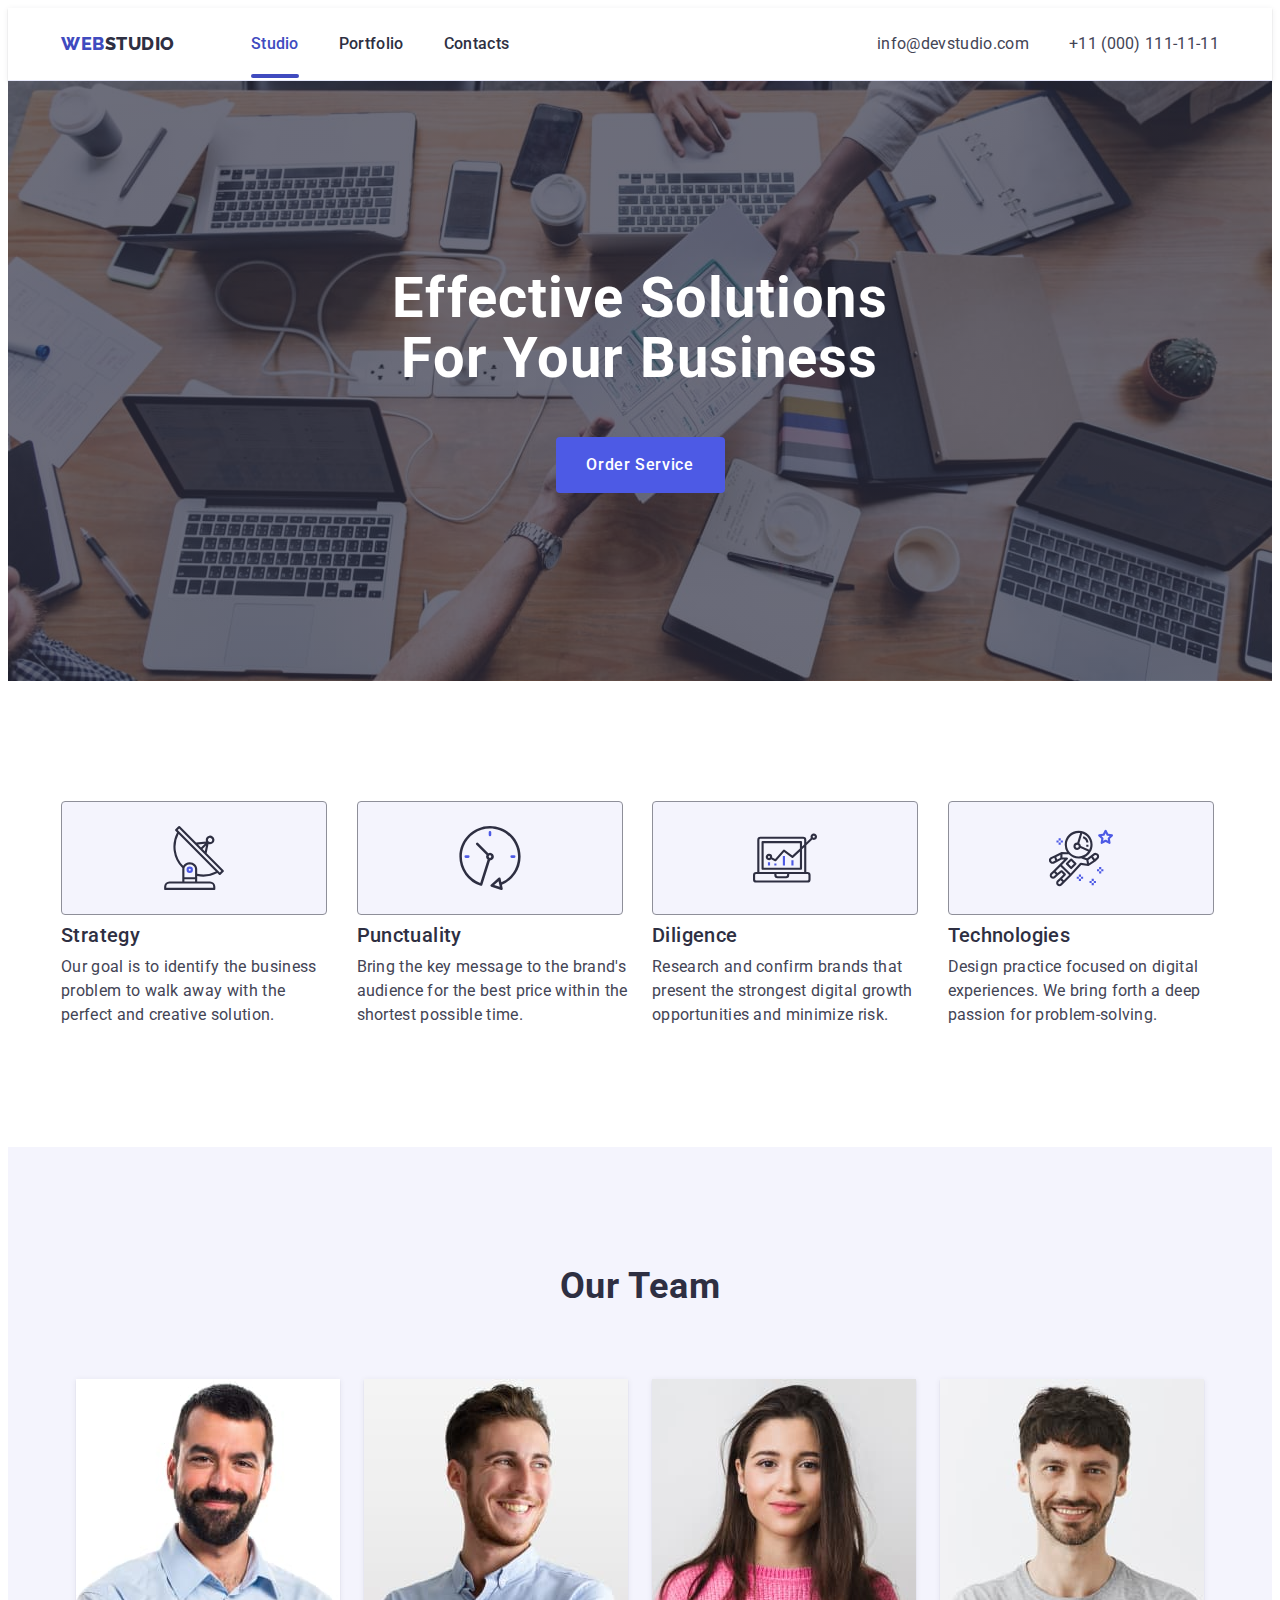
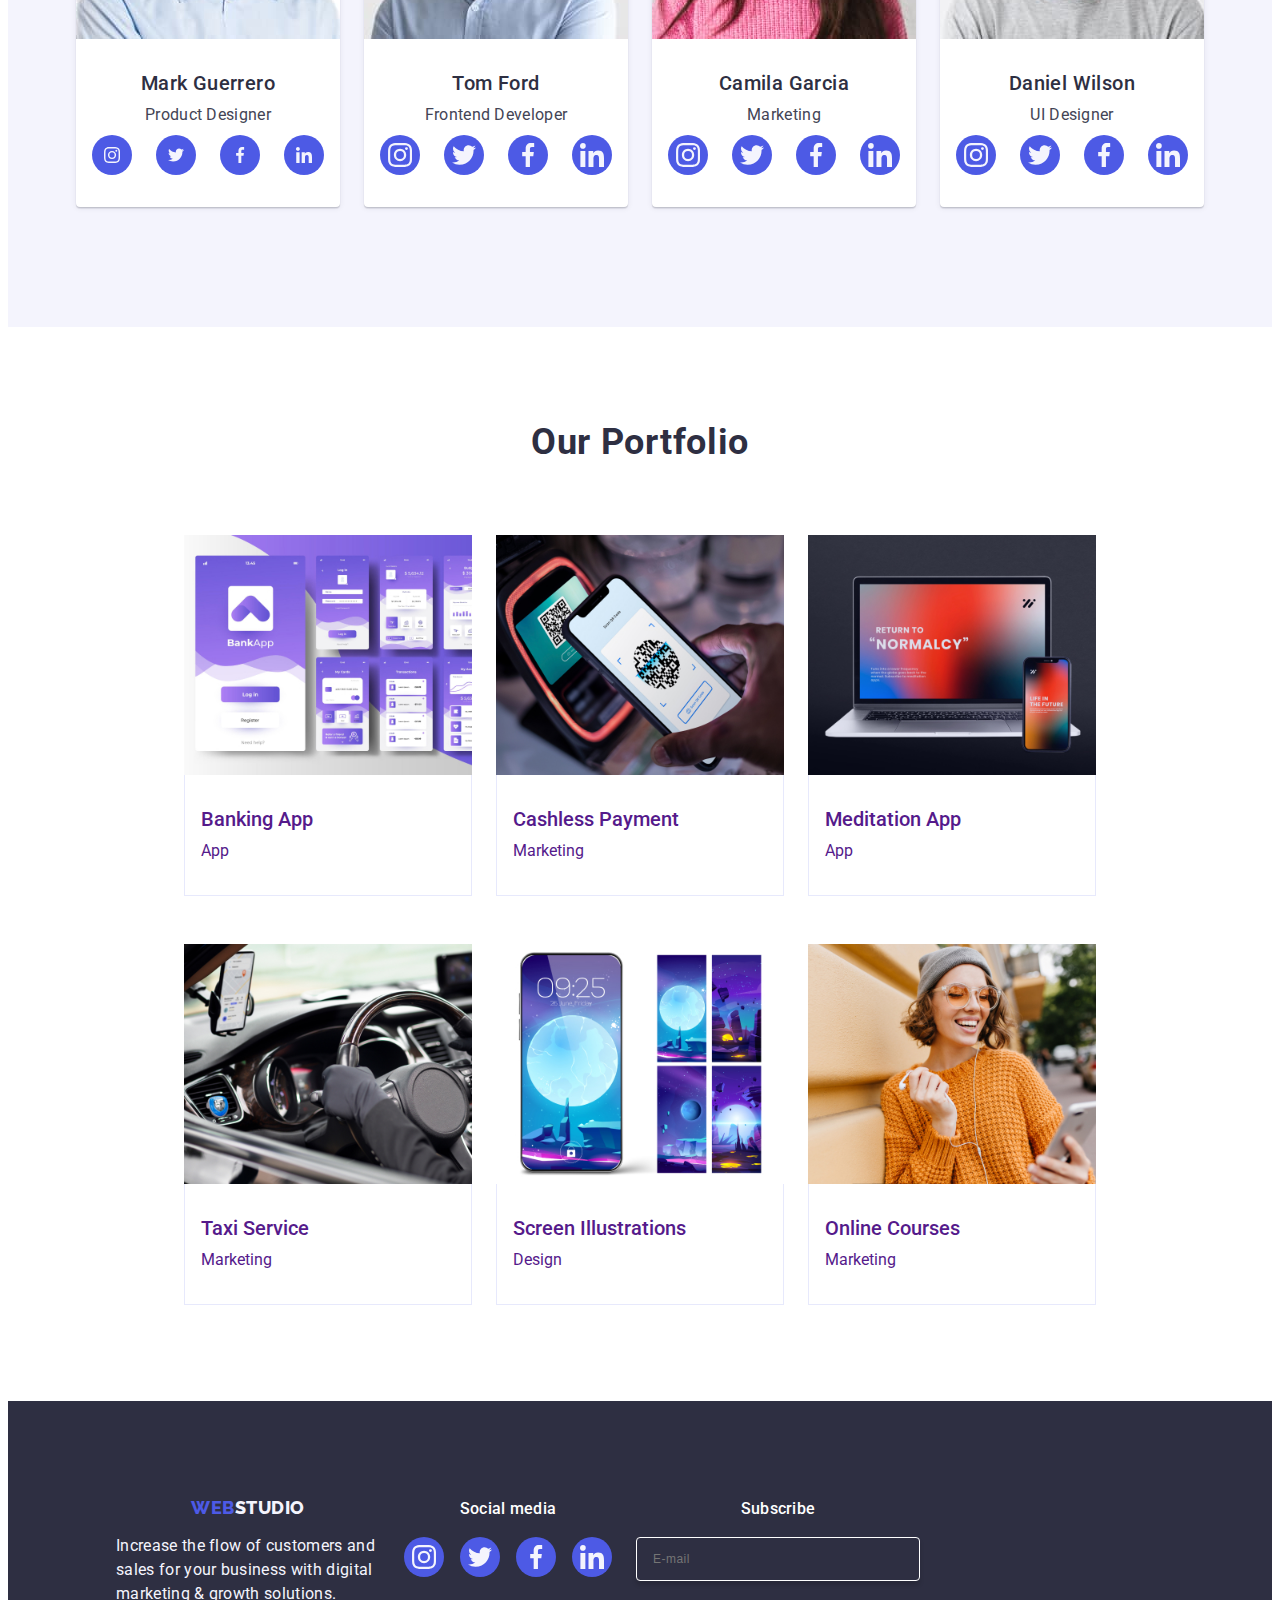
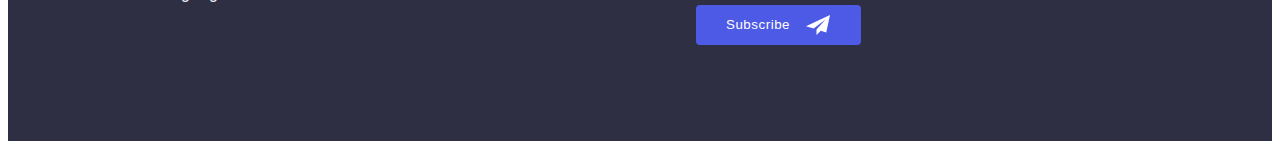
==== commit a40a34ae: "HW 6.4" ====
--- a/index.html
+++ b/index.html
@@ -263,8 +263,171 @@
           </ul>
         </div>
       </section>
+     
+      <section class="portfolio">
+        <div class="container">
+        <h2 class="head-line">Our Portfolio</h2>
+       
+        <ul class="list-item">
+          <li class="list-work-portfolio">
+            <a class="project-card-link link" href="">
+            <div class="portfolio-box">
+              <picture>
+                <!-- Desktop screen -->
+              
+                <source media="(min-width: 1200px)" srcset="./images/portfolio/bank-desk1x.jpg 1x, ./images/portfolio/bank-desk2x.jpg 2x" type="image/jpg" />
+                <!-- Tablet screen -->
+              
+                <source media="(min-width: 768px)" srcset="./images/portfolio/bank-table1x.jpg 1x, ./images/portfolio/bank-table2x.jpg 2x" type="image/jpg" />
+                <!-- Mobile screen -->
+              
+                <source media="(max-width: 767px)" srcset="./images/portfolio/bank-mob1x.jpg 1x, ./images/portfolio/bank-mob2x.jpg 2x" type="image/jpg" />
+                <img class="card-img" src="./images/portfolio/bank-mob1x.jpg" alt="Banking App" width="288"  loading="lazy" />
+                </picture>
+                <p class="overlay-portfolio">
+                  14 Stylish and User-Friendly App Design Concepts · Task Manager App · Calorie Tracker App · Exotic Fruit Ecommerce App · Cloud Storage App
+                </p>
+            </div>
+             <div class="content">
+              <h2 class="list-snipper-name-portfolio">Banking App</h2>
+              <p class="list-snippet-text-portfolio">App</p>
+             </div>
+            </a>
+          </li>
+          <li class="list-work-portfolio">
+            <a class="project-card-link link" href="">
+             <div class="portfolio-box">
+              <picture>
+                <!-- Desktop screen -->
+              
+                <source media="(min-width: 1200px)" srcset="./images/portfolio/cash-desk1x.jpg 1x, ./images/portfolio/cash-desk2x.jpg 2x" type="image/jpg" />
+                <!-- Tablet screen -->
+              
+                <source media="(min-width: 768px)" srcset="./images/portfolio/cash-table1x.jpg 1x, ./images/portfolio/cash-table2x.jpg 2x" type="image/jpg" />
+                <!-- Mobile screen -->
+              
+                <source media="(max-width: 767px)" srcset="./images/portfolio/cash-mob1x.jpg 1x, ./images/portfolio/cash-mob2x.jpg 2x" type="image/jpg" />
+                <img class="card-img" src="./images/portfolio/cash-mob1x.jpg" alt="Cashless Payment" width="288"  loading="lazy" />
+                </picture>
+              <p class="overlay-portfolio">
+                14 Stylish and User-Friendly App Design Concepts · Task Manager App · Calorie Tracker App · Exotic Fruit Ecommerce App · Cloud Storage App
+              </p>
+             </div>
+              <div class="content">
+                <h2 class="list-snipper-name-portfolio">Cashless Payment</h2>
+              <p class="list-snippet-text-portfolio">Marketing</p>
+              </div>
+            </a>
+          </li>
+          <li class="list-work-portfolio">
+            <a class="project-card-link link" href="">
+            <div class="portfolio-box">
+              <picture>
+                <!-- Desktop screen -->
+              
+                <source media="(min-width: 1200px)" srcset="./images/portfolio/medit-desk1x.jpg 1x, ./images/portfolio/medit-desk2x.jpg 2x" type="image/jpg" />
+                <!-- Tablet screen -->
+              
+                <source media="(min-width: 768px)" srcset="./images/portfolio/medit-table1x.jpg 1x, ./images/portfolio/medit-table2x.jpg 2x" type="image/jpg" />
+                <!-- Mobile screen -->
+              
+                <source media="(max-width: 767px)" srcset="./images/portfolio/medit-mob1x.jpg 1x, ./images/portfolio/medit-mob2x.jpg 2x" type="image/jpg" />
+                <img class="card-img" src="./images/portfolio/medit-mob1x.jpg" alt="Meditation App" width="288"  loading="lazy" />
+                </picture>
+                <p class="overlay-portfolio">
+                  14 Stylish and User-Friendly App Design Concepts · Task Manager App · Calorie Tracker App · Exotic Fruit Ecommerce App · Cloud Storage App
+                </p>
+            </div>
+              <div class="content">
+                <h2 class="list-snipper-name-portfolio">Meditation App</h2>
+              <p class="list-snippet-text-portfolio">App</p>
+              </div>
+            </a>
+          </li>
+          <li class="list-work-portfolio">
+            <a class="project-card-link link" href="">
+              <div class="portfolio-box">
+                <picture>
+                  <!-- Desktop screen -->
+                
+                  <source media="(min-width: 1200px)" srcset="./images/portfolio/taxi-desk1x.jpg 1x, ./images/portfolio/taxi-desk2x.jpg 2x" type="image/jpg" />
+                  <!-- Tablet screen -->
+                
+                  <source media="(min-width: 768px)" srcset="./images/portfolio/taxi-table1x.jpg 1x, ./images/portfolio/taxi-table2x.jpg 2x" type="image/jpg" />
+                  <!-- Mobile screen -->
+                
+                  <source media="(max-width: 767px)" srcset="./images/portfolio/taxi-mob1x.jpg 1x, ./images/portfolio/taxi-mob2x.jpg 2x" type="image/jpg" />
+                  <img class="card-img" src="./images/portfolio/taxi-mob1x.jpg" alt="Taxi Service" width="288"  loading="lazy" />
+                  </picture>
+                  <p class="overlay-portfolio">
+                  14 Stylish and User-Friendly App Design Concepts · Task Manager App · Calorie Tracker App · Exotic Fruit Ecommerce App · Cloud Storage App
+                </p>
+              </div>
+            <div class="content">
+              <h2 class="list-snipper-name-portfolio">Taxi Service</h2>
+              <p class="list-snippet-text-portfolio">Marketing</p>
+            </div>
+            </a>
+          </li>
+          <li class="list-work-portfolio">
+            <a class="project-card-link link" href="">
+              <div class="portfolio-box">
+                <picture>
+                  <!-- Desktop screen -->
+                
+                  <source media="(min-width: 1200px)" srcset="./images/portfolio/screen-desk1x.jpg 1x, ./images/portfolio/screen-desk2x.jpg 2x" type="image/jpg" />
+                  <!-- Tablet screen -->
+                
+                  <source media="(min-width: 768px)" srcset="./images/portfolio/screen-table1x.jpg 1x, ./images/portfolio/screen-table2x.jpg 2x" type="image/jpg" />
+                  <!-- Mobile screen -->
+                
+                  <source media="(max-width: 767px)" srcset="./images/portfolio/screen-mob1x.jpg 1x, ./images/portfolio/screen-mob2x.jpg 2x" type="image/jpg" />
+                  <img class="card-img" src="./images/portfolio/screen-mob1x.jpg" alt="Screen Illustrations" width="288"  loading="lazy" />
+                  </picture>
+                  <p class="overlay-portfolio">
+                  14 Stylish and User-Friendly App Design Concepts · Task Manager App · Calorie Tracker App · Exotic Fruit Ecommerce App · Cloud Storage App
+                </p>
+              </div>
+              <div class="content">
+                <h2 class="list-snipper-name-portfolio">Screen Illustrations</h2>
+              <p class="list-snippet-text-portfolio">Design</p>
+              </div>
+            </a>
+          </li>
+          <li class="list-work-portfolio">
+            <a class="project-card-link link" href="">
+              <div class="portfolio-box">
+                <picture>
+                  <!-- Desktop screen -->
+                
+                  <source media="(min-width: 1200px)" srcset="./images/portfolio/online-desk1x.jpg 1x, ./images/portfolio/online-desk2x.jpg 2x" type="image/jpg" />
+                  <!-- Tablet screen -->
+                
+                  <source media="(min-width: 768px)" srcset="./images/portfolio/online-table1x.jpg 1x, ./images/portfolio/online-table2x.jpg 2x" type="image/jpg" />
+                  <!-- Mobile screen -->
+                
+                  <source media="(max-width: 767px)" srcset="./images/portfolio/online-mob1x.jpg 1x, ./images/portfolio/online-mob2x.jpg 2x" type="image/jpg" />
+                  <img class="card-img" src="./images/portfolio/online-mob1x.jpg" alt="Online Courses" width="288"  loading="lazy" />
+                  </picture>
+                  <p class="overlay-portfolio">
+                  14 Stylish and User-Friendly App Design Concepts · Task Manager App · Calorie Tracker App · Exotic Fruit Ecommerce App · Cloud Storage App
+                </p>
+              </div>
+              <div class="content">
+                <h2 class="list-snipper-name-portfolio">Online Courses</h2>
+              <p class="list-snippet-text-portfolio">Marketing</p>
+              </div>
+            </a>
+          </li>
+        </ul>
+       </div>
+    </section class="portfolio">
+
+
+
+      
     </main>
-    <!-- <footer class="footer">
+    <footer class="footer">
       <div class="container footer-container">
         <div class="footer-logo-container">
           <a class="link-slogan-footer link" href="./index.html">Web<span class="nav-white">Studio</span></a>
@@ -319,7 +482,7 @@
           </form>
         </div>
       </div>
-    </footer> -->
+    </footer>
     <div class="backdrop is-hidden" data-modal>
       <div class="modal">
         <button class="modal-btn" type="button" data-modal-close>
@@ -382,15 +545,4 @@
   </body>
 </html>
 
-<picture>
-  <!-- Desktop screen -->
-
-  <source media="(min-width: 1200px)" srcset="./images/gallery/img-1_lg.jpg 1x, ./images/gallery/img-1_lg@2x.jpg 2x" type="image/jpg" />
-  <!-- Tablet screen -->
-
-  <source media="(min-width: 768px)" srcset="./images/gallery/img-1_md.jpg 1x, ./images/gallery/img-1_md@2x.jpg 2x" type="image/jpg" />
-  <!-- Mobile screen -->
-
-  <source media="(max-width: 767px)" srcset="./images/gallery/img-1_sm.jpg 1x, ./images/gallery/img-1_sm@2x.jpg 2x" type="image/jpg" />
-  <img class="card-img" src="./images/gallery/img-1_sm.jpg" alt="Ноутбук" width="450" height="294" loading="lazy" />
-</picture>
+
--- a/css/style.css
+++ b/css/style.css
@@ -367,7 +367,6 @@
   line-height: 1.11;
   letter-spacing: 0.02em;
   margin-bottom: 8px;
-  margin-bottom: 8px;
   text-align: center;
 }
 .list-snippet-text {
@@ -540,15 +539,16 @@
 
 .footer {
   background: var(--navyblue, #2e2f42);
-  padding: 100px 0;
+  padding: 96px 0;
 }
 .footer-container {
   display: flex;
-  align-items: baseline;
+  flex-direction: column;
+   gap: 72px;
 }
 .footer-logo-container {
   display: block;
-  margin-right: 120px;
+  text-align: center;
 }
 .link-slogan-footer {
   color: var(--iris, #4d5ae5);
@@ -568,15 +568,17 @@
 .text-footer {
   color: var(--cloud, #f4f4fd);
   font-size: 16px;
-  font-style: normal;
+  line-height: 1.5;
+  letter-spacing: 0.02em;
+  font-weight: 400;
+  text-align: left;
   max-width: 264px;
-  line-height: 1.5;
-  letter-spacing: 0.02em;
 }
 .fotter-social-container {
   display: block;
-  margin-right: 80px;
-}
+  text-align: center;
+}
+
 .fotter-social-desc {
   color: var(--white);
   font-size: 16px;
@@ -584,6 +586,7 @@
   line-height: 1.5;
   letter-spacing: 0.02em;
   margin-bottom: 16px;
+  text-align: center;
 }
 .footer-social-team {
   display: flex;
@@ -610,6 +613,8 @@
 .footer-form {
   display: flex;
   gap: 24px;
+  flex-direction: column;
+  align-items: center;
 }
 .form-input {
   width: 264px;
@@ -651,6 +656,38 @@
 .foot-button {
   margin-left: 16px;
 }
+
+@media screen and (min-width:768px) {
+
+  .footer-container{
+    flex-direction: row;
+    flex-wrap: wrap;
+    gap: 72px 24px;
+    padding-left: 108px;
+    padding-right: 164px;
+  }  
+}
+
+
+
+
+
+
+
+
+
+
+
+
+
+
+
+
+
+
+
+
+
 /* footer */
 
 /* modal */
@@ -862,8 +899,7 @@
 
 */
 .portfolio {
-  padding-top: 96px;
-  padding-bottom: 120px;
+  padding: 96px 0;
 }
 .list-portfolio {
   display: flex;
@@ -900,14 +936,23 @@
 }
 .list-item {
   display: flex;
-  flex-wrap: wrap;
-  column-gap: 24px;
-  row-gap: 48px;
-  --items: 3;
-}
-.list-work-portfolio {
-  width: calc((100% - 48px) / 3);
-}
+  gap: 48px;
+  align-items: center;
+  flex-direction: column;
+}
+.list-snipper-name-portfolio{
+  font-size: 20px;
+  font-weight: 500;
+  line-height: 1.2;
+margin-bottom: 8px;
+
+}
+.list-snippet-text-portfolio{
+  font-size: 16px;
+  font-weight: 400;
+   line-height: 1.5;
+}
+
 .content {
   padding: 32px 16px;
   border: 1px solid var(--cornflower);
@@ -953,6 +998,29 @@
   background-color: var(--iris);
 }
 
+@media screen and (min-width:768px) {
+  .list-item{
+    flex-direction: row;
+    flex-wrap: wrap;
+    justify-content: center;
+    gap: 72px 24px;
+  }
+
+  }
+  @media screen and (min-width:1158px) {
+   .list-item{
+    gap: 48px 24px;
+   }
+  }
+
+
+
+
+
+
+
+
+
 /* .headline {
   font-size: 36px;
   line-height: 1.11;
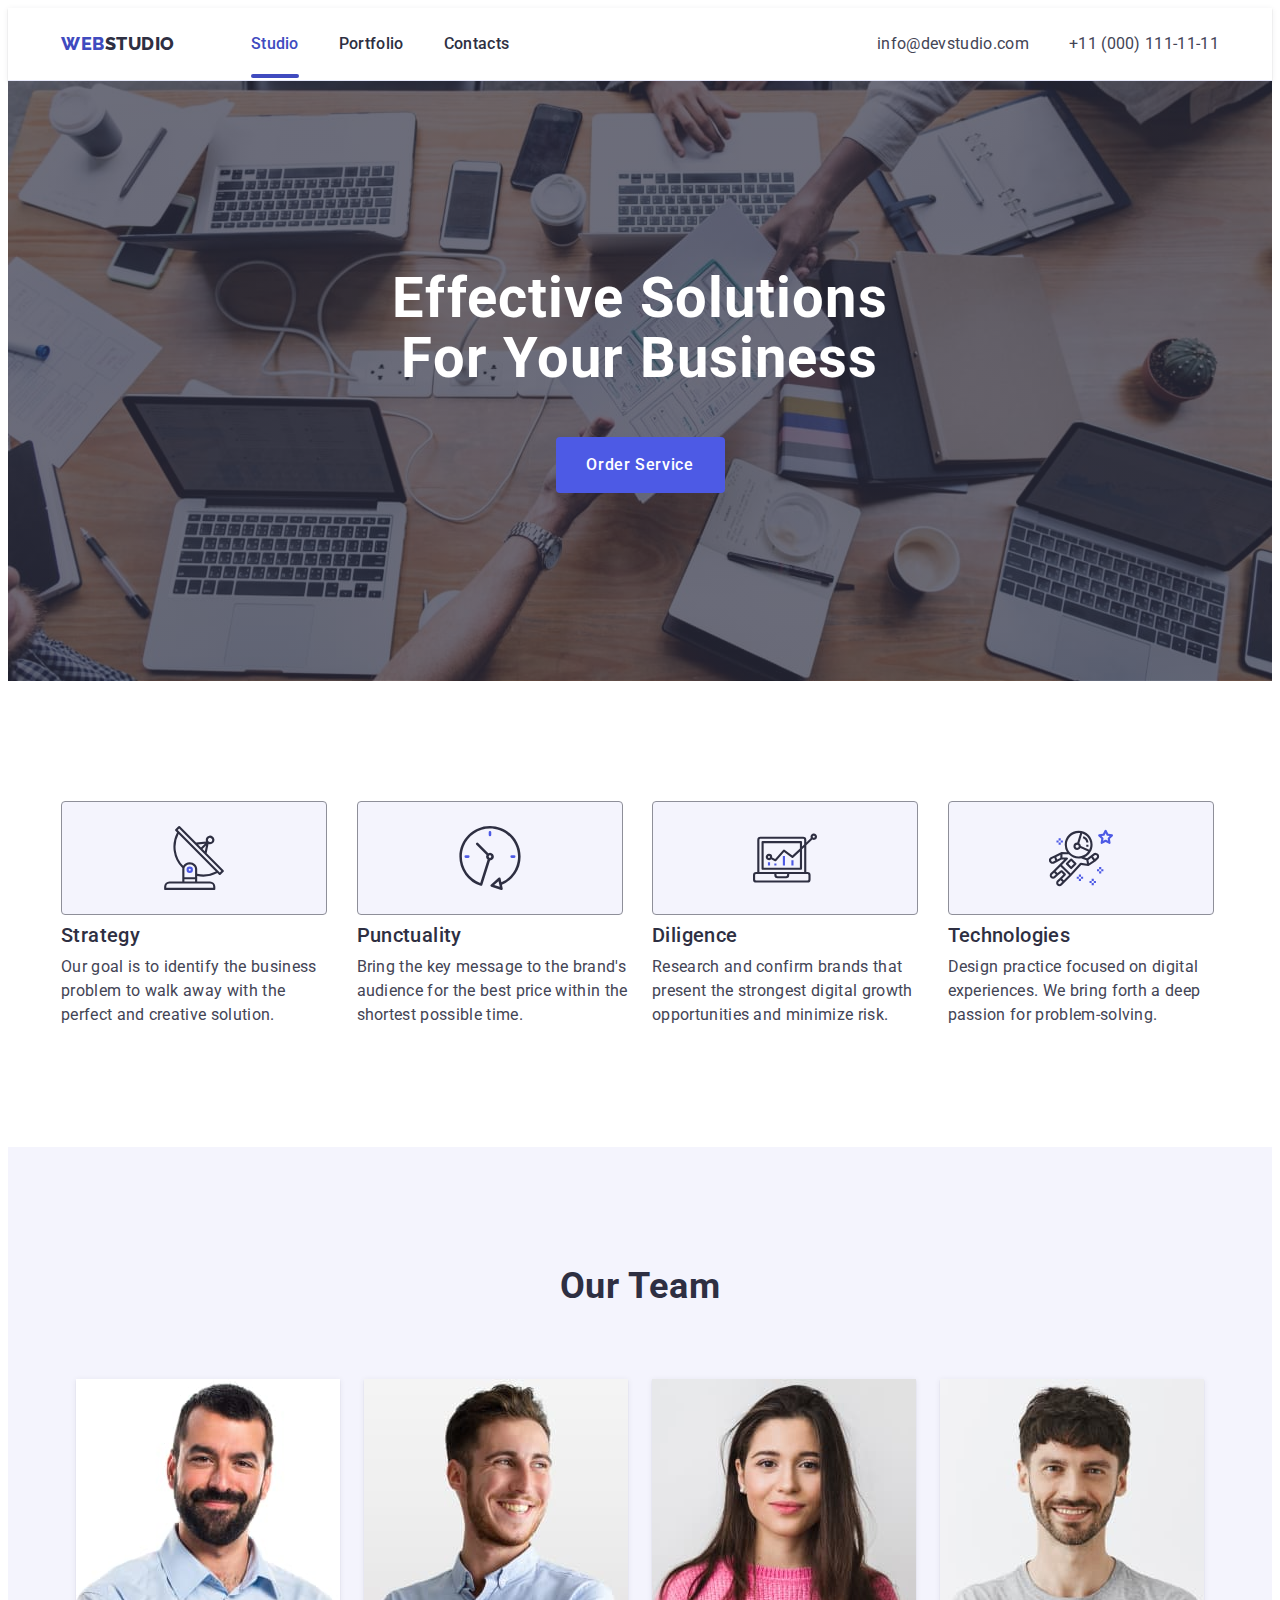
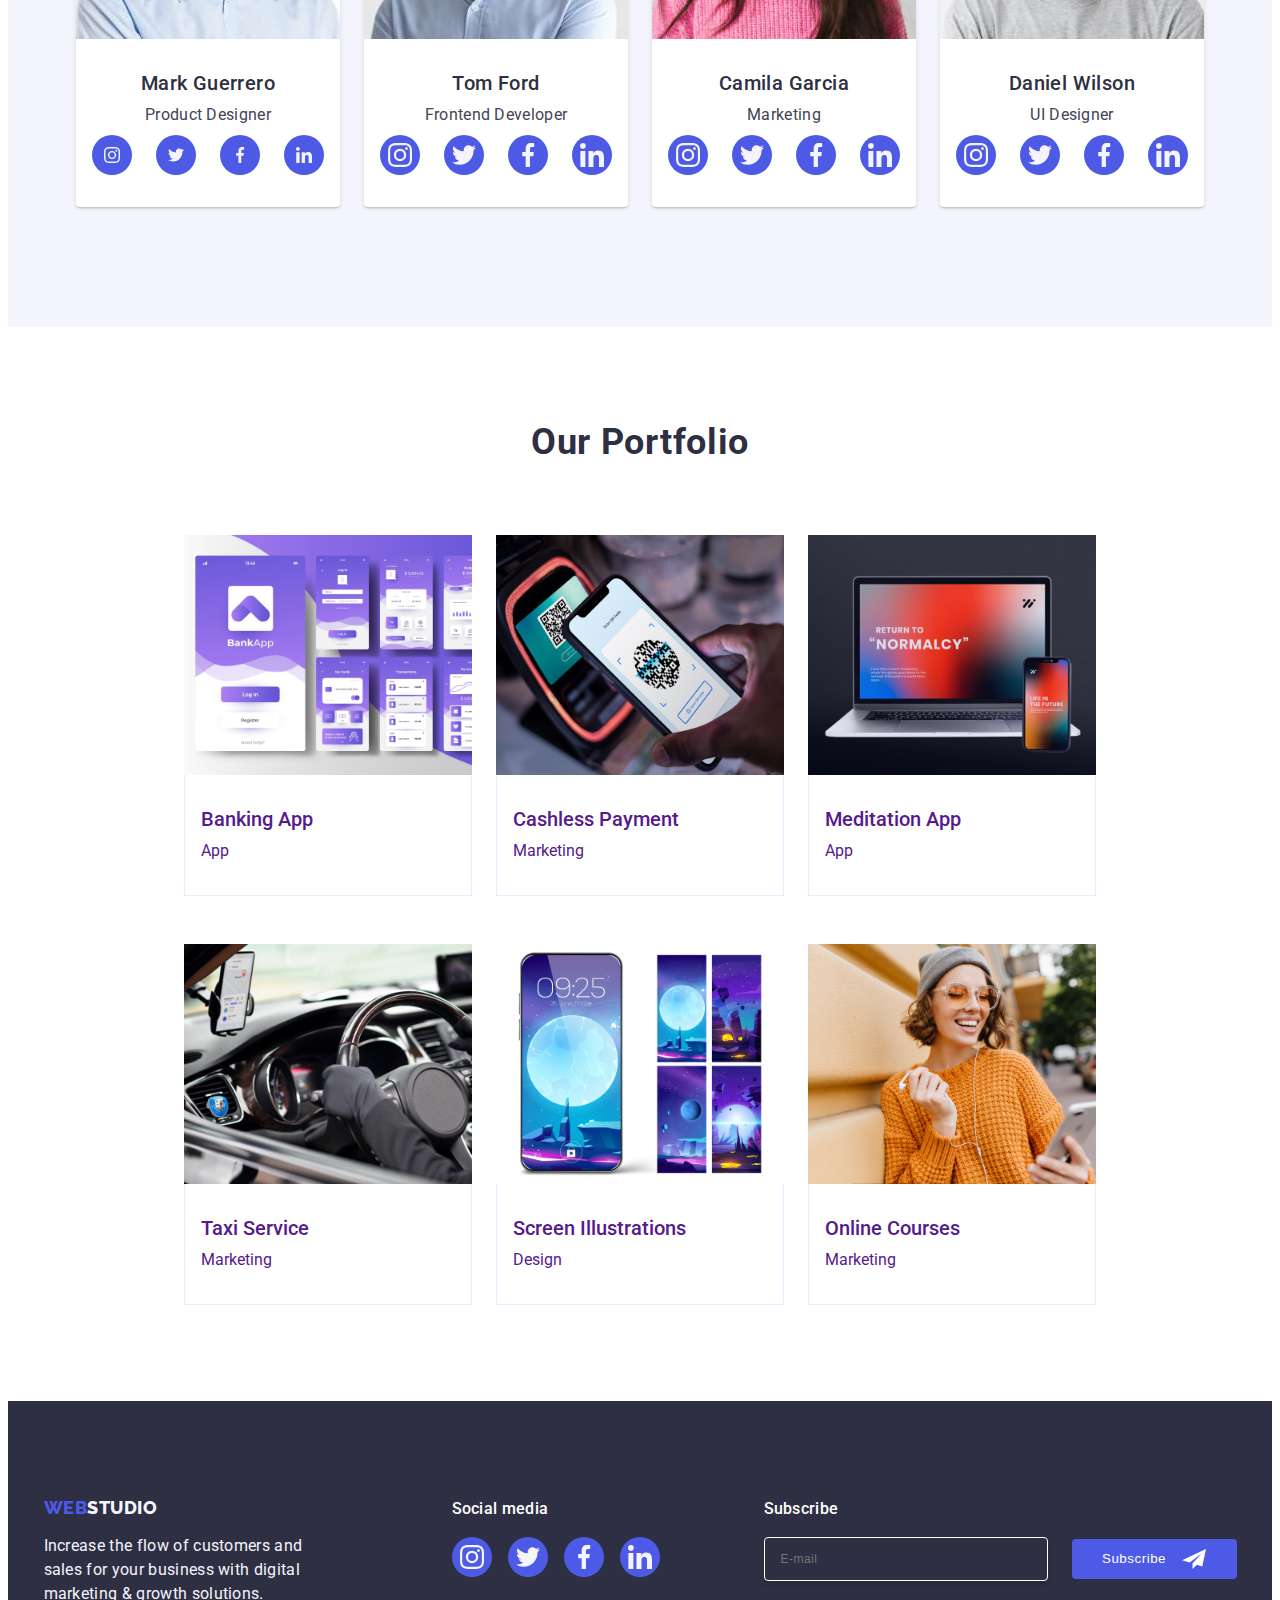
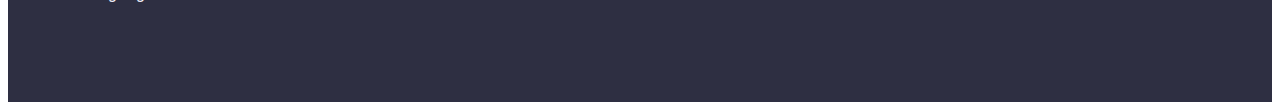
==== commit 6247d05f: "HW 6.9" ====
--- a/index.html
+++ b/index.html
@@ -47,8 +47,74 @@
               <use href="./images/icons.svg#icon-close-black-18dp"></use>
             </svg>
           </button>
+          <nav class="mobile-nav">
+            <ul class="nav-logo-mob list">
+              <li class="nav-link-list link"><a class="list-link-nav current link" href="./index.html">Studio</a></li>
+              <li class="nav-link-list link"><a class="list-link-nav link" href="./portfolio.html">Portfolio</a></li>
+              <li class="nav-link-list link"><a class="list-link-nav link" href="">Contacts</a></li>
+            </ul>
+          </nav>
+          <address class="address-mob">
+            <ul class="nav-adress list">
+              <li><a class="list-address link" href="mailto:info@devstudio.com">info@devstudio.com</a></li>
+              <li><a class="list-address link" href="tel:+110001111111">+11 (000) 111-11-11</a></li>
+            </ul>
+          </address>
+        <div class="mobile-icons">
+          <ul class="footer-social-team-mob list">
+            <li class="footer-social-item">
+              <a class="footer-social-link" href="https://instagram.com" target="_blank" rel="noopener noreferrer" aria-label="Instagram icon">
+                <svg class="team-social-icons" width="24" height="24">
+                  <use href="./images/icons.svg#icon-instagram"></use>
+                </svg>
+              </a>
+            </li>
+            <li class="footer-social-item">
+              <a class="footer-social-link" href="https://twitter.com" target="_blank" rel="noopener noreferrer" aria-label="Twitter icon">
+                <svg class="team-social-icons" width="24" height="24">
+                  <use href="./images/icons.svg#icon-twitter"></use>
+                </svg>
+              </a>
+            </li>
+            <li class="footer-social-item">
+              <a class="footer-social-link" href="https://www.facebook.com" target="_blank" rel="noopener noreferrer" aria-label="Facebook icon">
+                <svg class="team-social-icons" width="24" height="24">
+                  <use href="./images/icons.svg#icon-facebook"></use>
+                </svg>
+              </a>
+            </li>
+            <li class="footer-social-item">
+              <a class="footer-social-link" href="https://www.linkedin.com" target="_blank" rel="noopener noreferrer" aria-label="Linkedin icon">
+                <svg class="team-social-icons" width="24" height="24">
+                  <use href="./images/icons.svg#icon-linkedin"></use>
+                </svg>
+              </a>
+            </li>
+          </ul>
+        </div>  
         </div>
       </div>
+   
+   
+   
+   
+   
+   
+   
+   
+   
+   
+   
+   
+   
+   
+   
+   
+   
+   
+   
+   
+   
     </header>
     <main>
       <!-- hed -->
@@ -265,7 +331,7 @@
       </section>
      
       <section class="portfolio">
-        <div class="container">
+         <div class="container">
         <h2 class="head-line">Our Portfolio</h2>
        
         <ul class="list-item">
@@ -420,14 +486,14 @@
             </a>
           </li>
         </ul>
-       </div>
-    </section class="portfolio">
+        </div>
+       </section class="portfolio">
 
 
 
       
     </main>
-    <footer class="footer">
+      <footer class="footer">
       <div class="container footer-container">
         <div class="footer-logo-container">
           <a class="link-slogan-footer link" href="./index.html">Web<span class="nav-white">Studio</span></a>
@@ -482,8 +548,8 @@
           </form>
         </div>
       </div>
-    </footer>
-    <div class="backdrop is-hidden" data-modal>
+     </footer>
+      <div class="backdrop is-hidden" data-modal>
       <div class="modal">
         <button class="modal-btn" type="button" data-modal-close>
           <svg class="modal-btn-icon" width="8" height="8">
@@ -538,7 +604,7 @@
           <button class="form-button" type="submit">Send</button>
         </form>
       </div>
-    </div>
+      </div>
 
     <script src="./js/mob-menu.js"></script>
     <script src="./js/modal.js"></script>
--- a/css/style.css
+++ b/css/style.css
@@ -376,53 +376,42 @@
   font-weight: 500;
 }
 
-@media screen and (min-width:768px) {
-.list-step{
-  flex-direction: row;
-  flex-wrap: wrap;
-  gap: 72px 24px ;
-  }  
-  .list-snippet-step{
+@media screen and (min-width: 768px) {
+  .list-step {
+    flex-direction: row;
+    flex-wrap: wrap;
+    gap: 72px 24px;
+  }
+  .list-snippet-step {
     width: calc((100% - 24px) / 2);
   }
-  .list-snipper-name{
+  .list-snipper-name {
     text-align: left;
   }
-
-}
-@media screen and (min-width:1158px) {
-  .section-steap{
+}
+@media screen and (min-width: 1158px) {
+  .section-steap {
     padding: 120px 0;
   }
-  .list-step{
+  .list-step {
     gap: 24px;
   }
-  .list-snippet-step{
+  .list-snippet-step {
     width: calc((100% - 72px) / 4);
   }
-  .skill-list-item{
+  .skill-list-item {
     display: flex;
-    border: 1px solid var(--LIGHT-SLATE, #8E8F99);
-  }
-  .list-snipper-name{
+    border: 1px solid var(--LIGHT-SLATE, #8e8f99);
+  }
+  .list-snipper-name {
     font-size: 20px;
     font-weight: 500;
     line-height: 1.2;
   }
-  .list-snippet-text{
+  .list-snippet-text {
     font-weight: 400;
   }
 }
-
-
-
-
-
-
-
-
-
-
 
 .section-team {
   background-color: #f4f4fd;
@@ -445,11 +434,6 @@
   align-items: center;
   flex-direction: column;
 }
-
-
-
-
-
 
 .img-team {
   background-color: #ffffff;
@@ -507,33 +491,22 @@
   background-color: #404bbf;
   background-color: #404bbf;
 }
-@media screen and (min-width:768px) {
-  .list-team{
+@media screen and (min-width: 768px) {
+  .list-team {
     gap: 64px 24px;
     justify-content: center;
     flex-direction: row;
     flex-wrap: wrap;
   }
-  }
-@media screen and (min-width:1158px) {
-  .section-team{
+}
+@media screen and (min-width: 1158px) {
+  .section-team {
     padding: 120px 0;
   }
-  .list-team{
+  .list-team {
     gap: 24px;
   }
 }
-
-
-
-
-
-
-
-
-
-
-
 
 /* footer */
 
@@ -544,7 +517,7 @@
 .footer-container {
   display: flex;
   flex-direction: column;
-   gap: 72px;
+  gap: 72px;
 }
 .footer-logo-container {
   display: block;
@@ -657,36 +630,48 @@
   margin-left: 16px;
 }
 
-@media screen and (min-width:768px) {
-
-  .footer-container{
+@media screen and (min-width: 768px) {
+  .footer-logo-container {
+    text-align: left;
+  }
+  .footer-container {
     flex-direction: row;
     flex-wrap: wrap;
     gap: 72px 24px;
-    padding-left: 108px;
-    padding-right: 164px;
-  }  
-}
-
-
-
-
-
-
-
-
-
-
-
-
-
-
-
-
-
-
-
-
+    justify-content: center;
+    /* padding-left: 108px;
+    padding-right: 164px; */
+  }
+  .fotter-social-desc {
+    text-align: left;
+  }
+  .footer-form {
+    flex-direction: row;
+    gap: 24px;
+  }
+}
+@media screen and (min-width: 1158px) {
+  .footer-container {
+    flex-wrap: nowrap;
+  }
+  .text-footer {
+    width: 264px;
+  }
+  .footer-logo-container {
+    display: block;
+    margin-right: 120px;
+  }
+  .text-footer {
+    font-size: 16px;
+    font-style: normal;
+    max-width: 264px;
+    line-height: 1.5;
+    letter-spacing: 0.02em;
+  }
+  .fotter-social-container {
+    margin-right: 80px;
+  }
+}
 
 /* footer */
 
@@ -940,17 +925,16 @@
   align-items: center;
   flex-direction: column;
 }
-.list-snipper-name-portfolio{
+.list-snipper-name-portfolio {
   font-size: 20px;
   font-weight: 500;
   line-height: 1.2;
-margin-bottom: 8px;
-
-}
-.list-snippet-text-portfolio{
+  margin-bottom: 8px;
+}
+.list-snippet-text-portfolio {
   font-size: 16px;
   font-weight: 400;
-   line-height: 1.5;
+  line-height: 1.5;
 }
 
 .content {
@@ -998,55 +982,82 @@
   background-color: var(--iris);
 }
 
-@media screen and (min-width:768px) {
-  .list-item{
+@media screen and (min-width: 768px) {
+  .list-item {
     flex-direction: row;
     flex-wrap: wrap;
     justify-content: center;
     gap: 72px 24px;
   }
-
-  }
-  @media screen and (min-width:1158px) {
-   .list-item{
+}
+@media screen and (min-width: 1158px) {
+  .list-item {
     gap: 48px 24px;
-   }
-  }
-
-
-
-
-
-
-
-
-
-/* .headline {
-  font-size: 36px;
-  line-height: 1.11;
-  text-align: center;
-  letter-spacing: 0.02em;
-  text-transform: capitalize;
-  color: #2e2f42;
-}
-.nav-link {
-  color: var(--navyblue, #2e2f42);
-   font-size: 16px;
+  }
+}
+
+@media screen and (max-width: 768px) {
+  .mobile-nav{
+    margin-top: 72px;
+  }
+  .nav-logo-mob {
+    display: inline-flex;
+    flex-direction: column;
+    align-items: flex-start;
+    gap: 40px;
+  }
+  .list-link-nav {
+    font-size: 36px;
+    font-weight: 700;
+    line-height: 1.11;
+    letter-spacing: 0.2em;
+    text-transform: capitalize;
+  }
+
+  .address-mob{
+    margin-top: 168px;
+  }
+  .nav-adress{
+    display: flex;
+    flex-direction: column;
+    gap: 24px;
+  }
+.list-address{
+  text-transform: uppercase;
+  font-weight: 500;
+  line-height: 1.2;
+  letter-spacing: 0.4px;
+  font-size: 20px;
   font-style: normal;
-  font-weight: 500;
-  line-height: 1.5;
-  letter-spacing: 0.02em;
-} */
-
-/* .section-title {
-  color: var(--navyblue, #2e2f42);
-  text-align: center;
-
-  font-size: 36px;
-  font-style: normal;
-
-  line-height: 1.11;
-
-  letter-spacing: 0.02em;
-  text-transform: capitalize;
-} */
+  color: var(--SLATE, #434455);
+}
+.list-address:hover,
+.list-address:focus {
+  color: #404bbf;
+}
+.mobile-icons{
+  margin-top: 48px;
+}
+.footer-social-team-mob{
+  display: flex;
+  gap: 40px;
+  justify-content: space-between;
+}
+}
+@media screen and (max-width:768px) {
+.modal{
+  width: 288px;
+}
+.modal-info{
+  max-width: 256px;
+}
+
+
+
+  
+}
+
+
+
+
+
